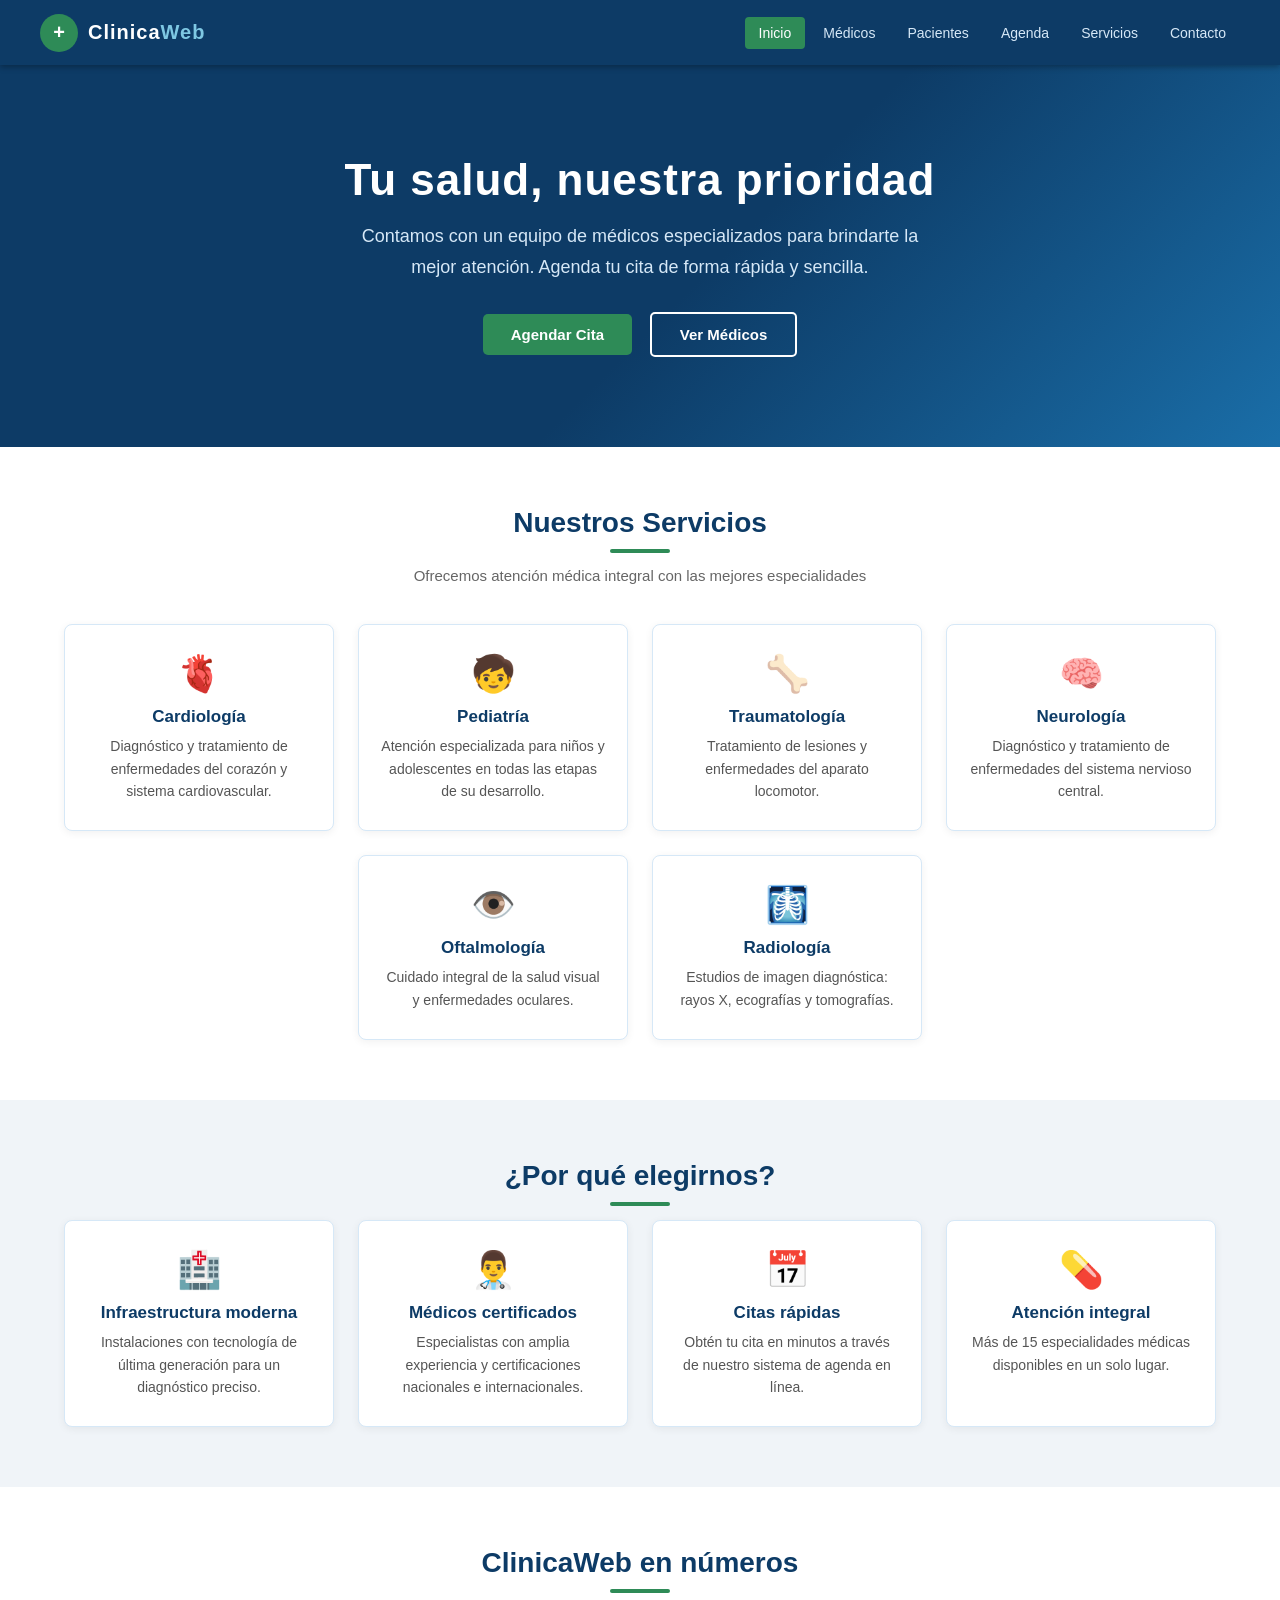
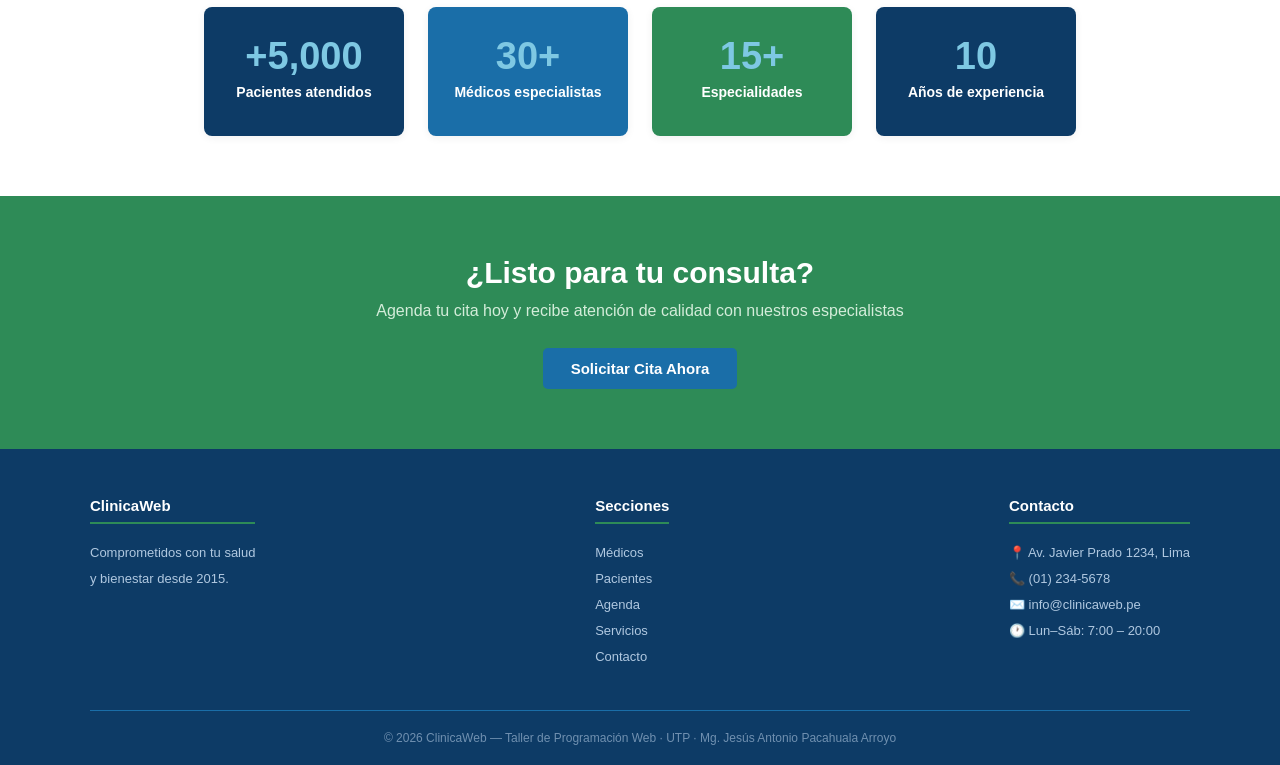
==== index.html @ d26b9a4e "A" ====
<!DOCTYPE html>
<html lang="es">
<head>
  <meta charset="UTF-8">
  <meta name="viewport" content="width=device-width, initial-scale=1.0">
  <title>ClinicaWeb — Inicio</title>
  <link rel="stylesheet" href="css/inicio.css">
</head>
<body>

  <header>
    <div class="logo">
      <div class="logo-icono">+</div>
      <span class="logo-texto">Clinica<span>Web</span></span>
    </div>
    <nav>
      <ul>
        <li><a href="index.html" class="activo">Inicio</a></li>
        <li><a href="medicos/index.html">Médicos</a></li>
        <li><a href="pacientes/registro.html">Pacientes</a></li>
        <li><a href="agenda/nueva-cita.html">Agenda</a></li>
        <li><a href="servicios/index.html">Servicios</a></li>
        <li><a href="contacto/index.html">Contacto</a></li>
      </ul>
    </nav>
  </header>

  <section class="hero">
    <h1>Tu salud, nuestra prioridad</h1>
    <p>Contamos con un equipo de médicos especializados para brindarte la mejor atención. Agenda tu cita de forma rápida y sencilla.</p>
    <a href="agenda/nueva-cita.html" class="btn btn-verde">Agendar Cita</a>
    &nbsp;&nbsp;
    <a href="medicos/index.html" class="btn btn-borde-blanco">Ver Médicos</a>
  </section>

  <section class="seccion">
    <h2>Nuestros Servicios</h2>
    <div class="linea"></div>
    <p class="subtitulo">Ofrecemos atención médica integral con las mejores especialidades</p>
    <div class="cards">
      <div class="card">
        <div class="card-icono">🫀</div>
        <h3>Cardiología</h3>
        <p>Diagnóstico y tratamiento de enfermedades del corazón y sistema cardiovascular.</p>
      </div>
      <div class="card">
        <div class="card-icono">🧒</div>
        <h3>Pediatría</h3>
        <p>Atención especializada para niños y adolescentes en todas las etapas de su desarrollo.</p>
      </div>
      <div class="card">
        <div class="card-icono">🦴</div>
        <h3>Traumatología</h3>
        <p>Tratamiento de lesiones y enfermedades del aparato locomotor.</p>
      </div>
      <div class="card">
        <div class="card-icono">🧠</div>
        <h3>Neurología</h3>
        <p>Diagnóstico y tratamiento de enfermedades del sistema nervioso central.</p>
      </div>
      <div class="card">
        <div class="card-icono">👁️</div>
        <h3>Oftalmología</h3>
        <p>Cuidado integral de la salud visual y enfermedades oculares.</p>
      </div>
      <div class="card">
        <div class="card-icono">🩻</div>
        <h3>Radiología</h3>
        <p>Estudios de imagen diagnóstica: rayos X, ecografías y tomografías.</p>
      </div>
    </div>
  </section>

  <section class="seccion-gris">
    <h2>¿Por qué elegirnos?</h2>
    <div class="linea"></div>
    <div class="cards">
      <div class="card">
        <div class="card-icono">🏥</div>
        <h3>Infraestructura moderna</h3>
        <p>Instalaciones con tecnología de última generación para un diagnóstico preciso.</p>
      </div>
      <div class="card">
        <div class="card-icono">👨‍⚕️</div>
        <h3>Médicos certificados</h3>
        <p>Especialistas con amplia experiencia y certificaciones nacionales e internacionales.</p>
      </div>
      <div class="card">
        <div class="card-icono">📅</div>
        <h3>Citas rápidas</h3>
        <p>Obtén tu cita en minutos a través de nuestro sistema de agenda en línea.</p>
      </div>
      <div class="card">
        <div class="card-icono">💊</div>
        <h3>Atención integral</h3>
        <p>Más de 15 especialidades médicas disponibles en un solo lugar.</p>
      </div>
    </div>
  </section>

  <section class="seccion">
    <h2>ClinicaWeb en números</h2>
    <div class="linea"></div>
    <div class="cards">
      <div class="card card-stat" style="background-color: #0D3B66;">
        <div class="numero">+5,000</div>
        <h3>Pacientes atendidos</h3>
      </div>
      <div class="card card-stat" style="background-color: #1A6EA8;">
        <div class="numero">30+</div>
        <h3>Médicos especialistas</h3>
      </div>
      <div class="card card-stat" style="background-color: #2E8B57;">
        <div class="numero">15+</div>
        <h3>Especialidades</h3>
      </div>
      <div class="card card-stat" style="background-color: #0D3B66;">
        <div class="numero">10</div>
        <h3>Años de experiencia</h3>
      </div>
    </div>
  </section>

  <section class="cta">
    <h2>¿Listo para tu consulta?</h2>
    <p>Agenda tu cita hoy y recibe atención de calidad con nuestros especialistas</p>
    <a href="agenda/nueva-cita.html" class="btn-azul">Solicitar Cita Ahora</a>
  </section>

  <footer>
    <div class="footer-grid">
      <div class="footer-col">
        <h4>ClinicaWeb</h4>
        <p>Comprometidos con tu salud<br>y bienestar desde 2015.</p>
      </div>
      <div class="footer-col">
        <h4>Secciones</h4>
        <ul>
          <li><a href="medicos/index.html">Médicos</a></li>
          <li><a href="pacientes/registro.html">Pacientes</a></li>
          <li><a href="agenda/nueva-cita.html">Agenda</a></li>
          <li><a href="servicios/index.html">Servicios</a></li>
          <li><a href="contacto/index.html">Contacto</a></li>
        </ul>
      </div>
      <div class="footer-col">
        <h4>Contacto</h4>
        <p>📍 Av. Javier Prado 1234, Lima<br>
           📞 (01) 234-5678<br>
           ✉️ info@clinicaweb.pe<br>
           🕐 Lun–Sáb: 7:00 – 20:00</p>
      </div>
    </div>
    <div class="footer-bottom">
      <p>&copy; 2026 ClinicaWeb — Taller de Programación Web · UTP · Mg. Jesús Antonio Pacahuala Arroyo</p>
    </div>
  </footer>

</body>
</html>
---- css/inicio.css ----
/* ============================================================
   inicio.css — Página de Inicio
   Autor: Adriano Joao Souza Reyna
   ClinicaWeb · Taller de Programación Web · UTP
   ============================================================ */

/* ── Reset ── */
* { margin: 0; padding: 0; box-sizing: border-box; }

body {
  font-family: Arial, Helvetica, sans-serif;
  font-size: 16px;
  color: #333333;
  background-color: #ffffff;
}

a { color: #1A6EA8; text-decoration: none; }
a:hover { text-decoration: underline; }
ul { list-style: none; }

/* ── Header ── */
header {
  background-color: #0D3B66;
  padding: 0 40px;
  height: 65px;
  display: flex;
  align-items: center;
  justify-content: space-between;
  position: sticky;
  top: 0;
  z-index: 100;
  box-shadow: 0 2px 6px rgba(0,0,0,0.3);
}

.logo { display: flex; align-items: center; gap: 10px; }

.logo-icono {
  width: 38px;
  height: 38px;
  background-color: #2E8B57;
  border-radius: 50%;
  display: flex;
  align-items: center;
  justify-content: center;
  font-size: 20px;
  font-weight: bold;
  color: #ffffff;
}

.logo-texto {
  color: #ffffff;
  font-size: 20px;
  font-weight: bold;
  letter-spacing: 1px;
}

.logo-texto span { color: #7EC8E3; }

nav ul { display: flex; gap: 4px; }

nav ul li a {
  color: #D6E8F7;
  font-size: 14px;
  padding: 8px 14px;
  border-radius: 4px;
  display: block;
}

nav ul li a:hover {
  background-color: #1A6EA8;
  color: #ffffff;
  text-decoration: none;
}

nav ul li a.activo {
  background-color: #2E8B57;
  color: #ffffff;
}

/* ── Hero ── */
.hero {
  background-color: #0D3B66;
  background-image: linear-gradient(135deg, #0D3B66 55%, #1A6EA8 100%);
  color: #ffffff;
  text-align: center;
  padding: 90px 40px;
}

.hero h1 {
  font-size: 44px;
  margin-bottom: 16px;
  letter-spacing: 1px;
}

.hero p {
  font-size: 18px;
  color: #D6E8F7;
  max-width: 580px;
  margin: 0 auto 30px auto;
  line-height: 1.7;
}

/* ── Botones ── */
.btn {
  display: inline-block;
  padding: 12px 28px;
  border-radius: 5px;
  font-size: 15px;
  font-weight: bold;
  border: none;
  cursor: pointer;
}

.btn-verde {
  background-color: #2E8B57;
  color: #ffffff;
}

.btn-verde:hover {
  background-color: #246b44;
  color: #ffffff;
  text-decoration: none;
}

.btn-borde-blanco {
  background-color: transparent;
  color: #ffffff;
  border: 2px solid #ffffff;
}

.btn-borde-blanco:hover {
  background-color: #ffffff;
  color: #0D3B66;
  text-decoration: none;
}

/* ── Secciones ── */
.seccion {
  padding: 60px 40px;
  text-align: center;
}

.seccion-gris {
  padding: 60px 40px;
  background-color: #f0f4f8;
  text-align: center;
}

.seccion h2, .seccion-gris h2 {
  font-size: 28px;
  color: #0D3B66;
  margin-bottom: 10px;
}

.linea {
  width: 60px;
  height: 4px;
  background-color: #2E8B57;
  margin: 10px auto 14px auto;
  border-radius: 2px;
}

.subtitulo {
  color: #666666;
  font-size: 15px;
  margin-bottom: 40px;
}

/* ── Cards de servicios ── */
.cards {
  display: flex;
  flex-wrap: wrap;
  gap: 24px;
  justify-content: center;
  margin-top: 10px;
}

.card {
  background-color: #ffffff;
  border: 1px solid #D6E8F7;
  border-radius: 8px;
  padding: 28px 22px;
  width: 270px;
  box-shadow: 0 2px 8px rgba(0,0,0,0.06);
}

.card:hover { box-shadow: 0 4px 16px rgba(13,59,102,0.12); }

.card-icono { font-size: 36px; margin-bottom: 12px; }

.card h3 {
  font-size: 17px;
  color: #0D3B66;
  margin-bottom: 8px;
}

.card p {
  font-size: 14px;
  color: #555555;
  line-height: 1.6;
}

/* ── Cards de estadísticas ── */
.card-stat {
  border-radius: 8px;
  padding: 28px 22px;
  width: 200px;
  text-align: center;
  border: none;
}

.card-stat .numero {
  font-size: 38px;
  font-weight: bold;
  color: #7EC8E3;
  margin-bottom: 6px;
}

.card-stat h3 { color: #ffffff; font-size: 14px; }

/* ── CTA ── */
.cta {
  background-color: #2E8B57;
  color: #ffffff;
  text-align: center;
  padding: 60px 40px;
}

.cta h2 { font-size: 30px; margin-bottom: 12px; }
.cta p { font-size: 16px; color: #d4edda; margin-bottom: 28px; }

.btn-azul {
  background-color: #1A6EA8;
  color: #ffffff;
  display: inline-block;
  padding: 12px 28px;
  border-radius: 5px;
  font-size: 15px;
  font-weight: bold;
  border: none;
}

.btn-azul:hover {
  background-color: #145680;
  color: #ffffff;
  text-decoration: none;
}

/* ── Footer ── */
footer {
  background-color: #0D3B66;
  color: #D6E8F7;
  padding: 48px 40px 20px 40px;
}

.footer-grid {
  display: flex;
  gap: 40px;
  flex-wrap: wrap;
  justify-content: space-between;
  max-width: 1100px;
  margin: 0 auto 40px auto;
}

.footer-col h4 {
  color: #ffffff;
  font-size: 15px;
  margin-bottom: 16px;
  padding-bottom: 8px;
  border-bottom: 2px solid #2E8B57;
}

.footer-col p, .footer-col li { font-size: 13px; color: #b0c8e0; line-height: 2; }
.footer-col a { color: #b0c8e0; font-size: 13px; }
.footer-col a:hover { color: #ffffff; }

.footer-bottom {
  text-align: center;
  font-size: 12px;
  color: #7090b0;
  padding-top: 20px;
  border-top: 1px solid #1A6EA8;
  max-width: 1100px;
  margin: 0 auto;
}

/* ── Responsive ── */
@media (max-width: 768px) {
  header { flex-direction: column; height: auto; padding: 14px 20px; gap: 10px; }
  nav ul { flex-wrap: wrap; justify-content: center; }
  .hero h1 { font-size: 28px; }
  .hero p { font-size: 15px; }
  .seccion, .seccion-gris { padding: 40px 20px; }
  .card, .card-stat { width: 100%; max-width: 320px; }
  .footer-grid { flex-direction: column; gap: 28px; }
}
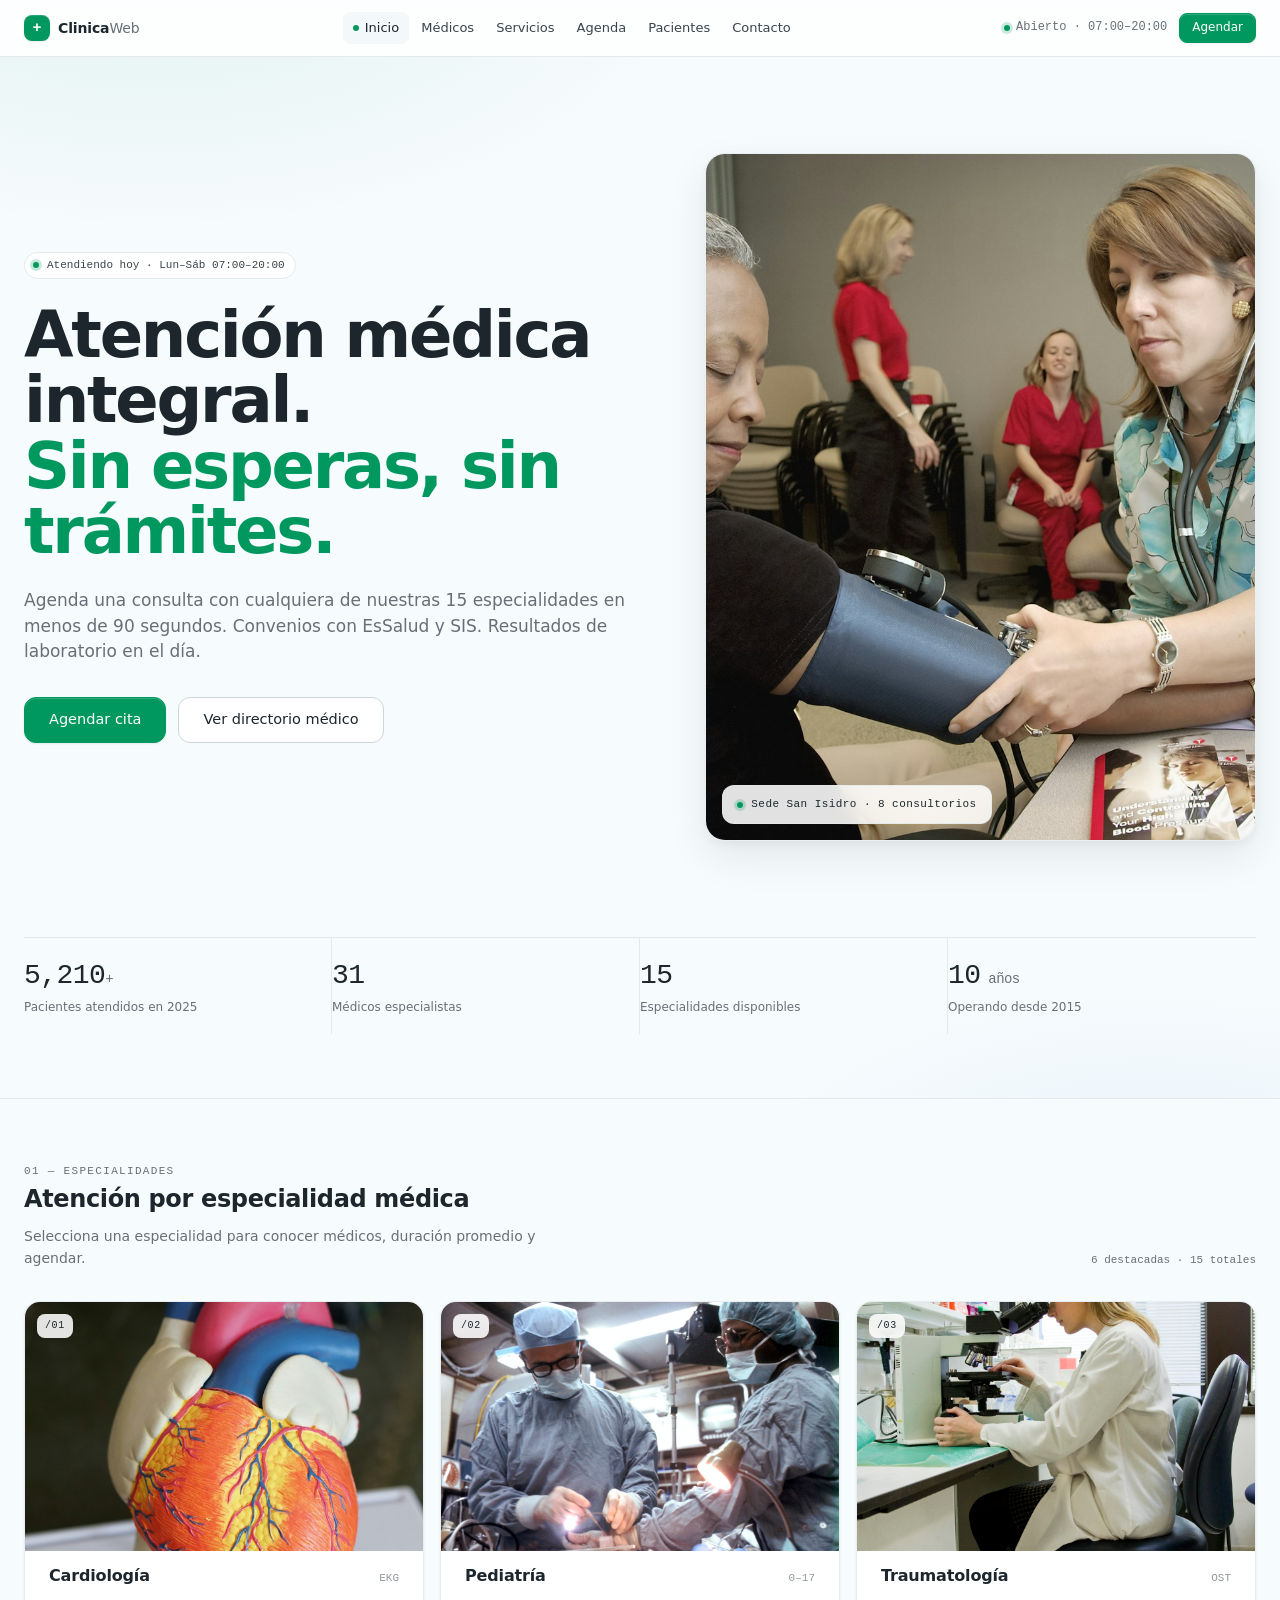
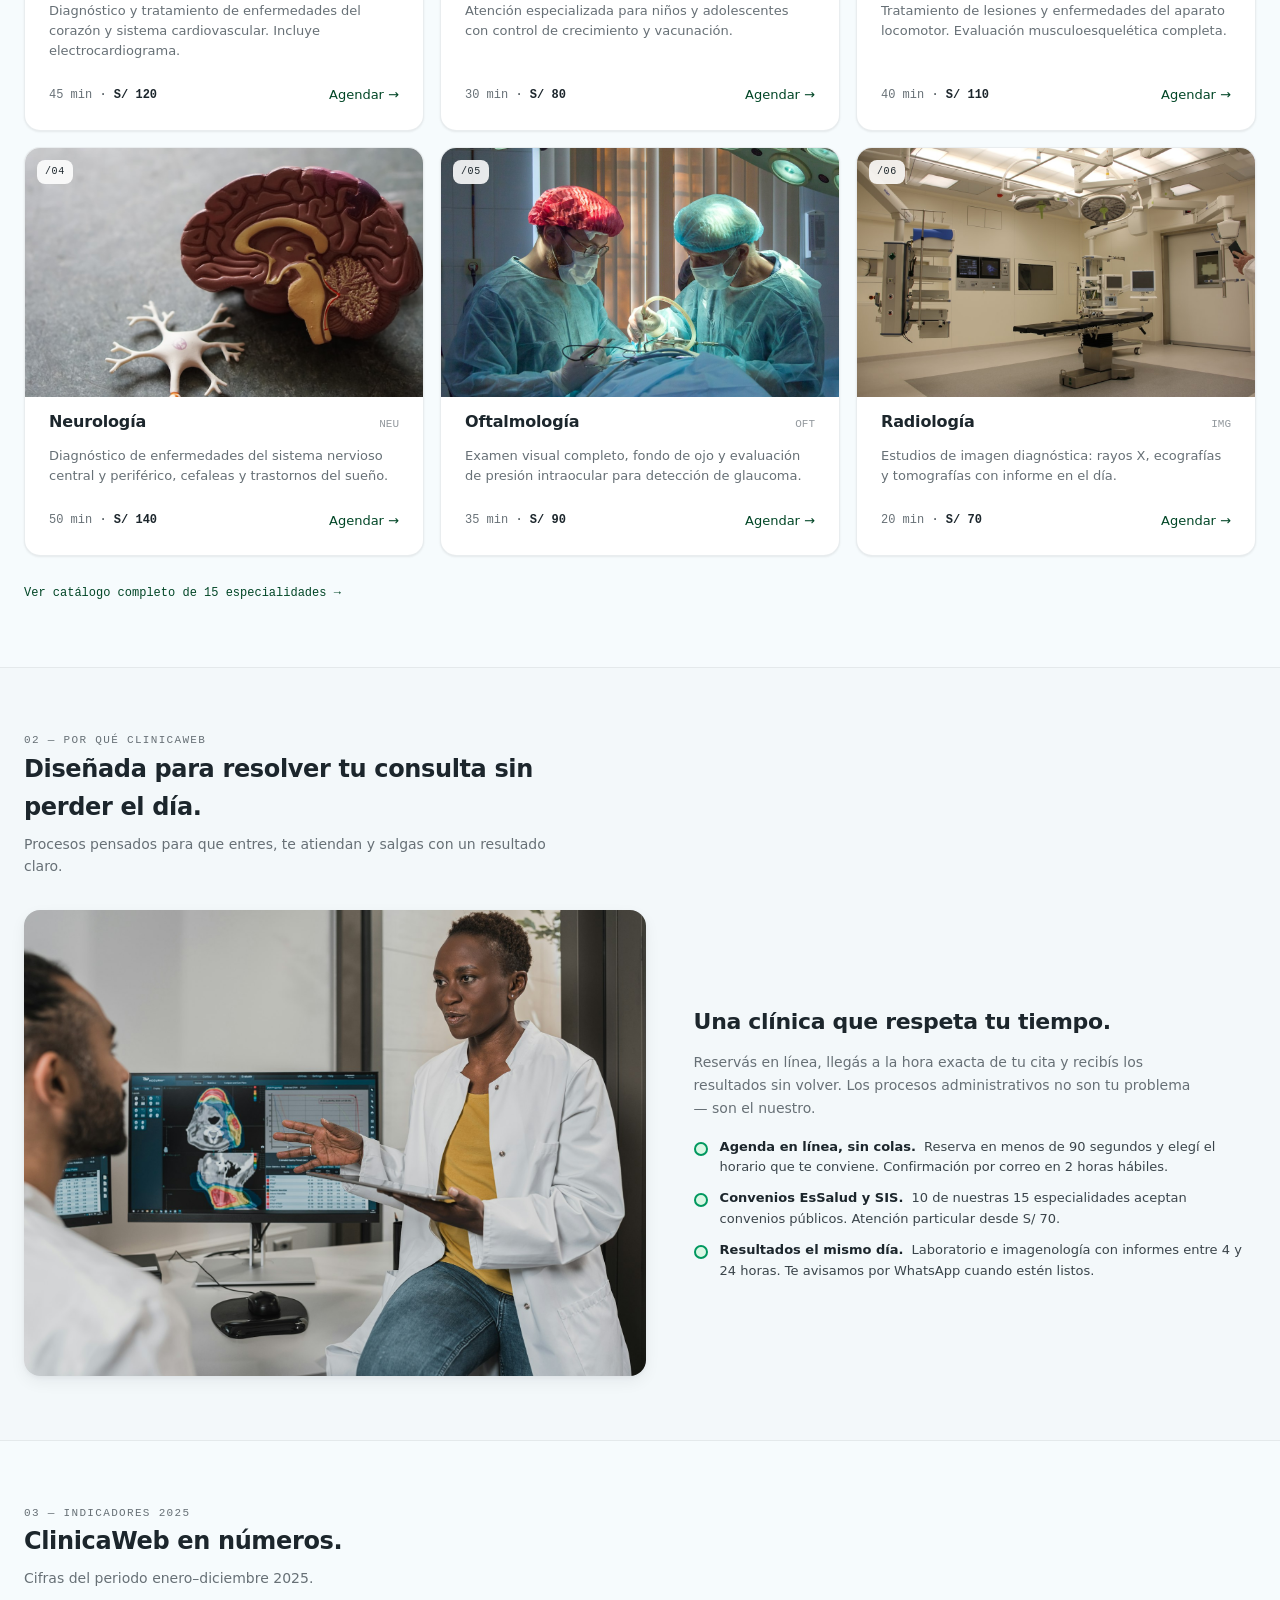
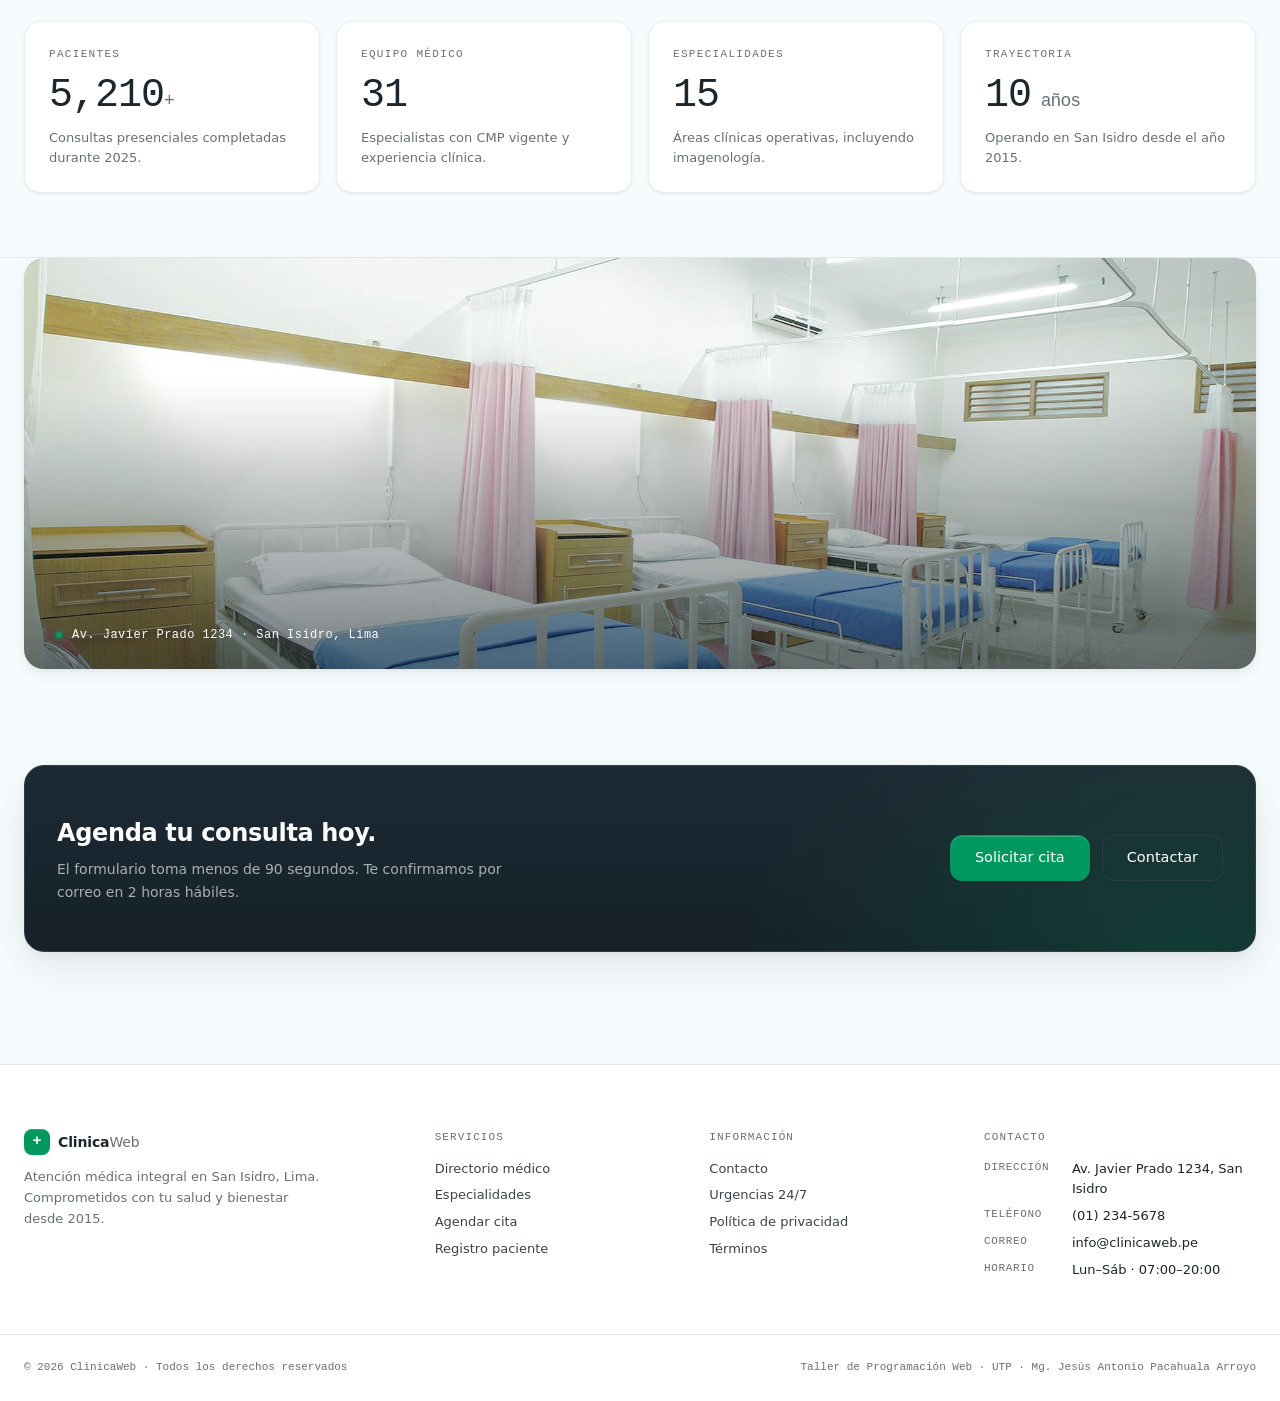
==== commit c07b6d88: "Refactor code structure for improved readability and maintainability" ====
--- a/index.html
+++ b/index.html
@@ -3,156 +3,337 @@
 <head>
   <meta charset="UTF-8">
   <meta name="viewport" content="width=device-width, initial-scale=1.0">
-  <title>ClinicaWeb — Inicio</title>
-  <link rel="stylesheet" href="css/inicio.css">
+  <meta name="description" content="ClinicaWeb — atención médica integral con 15+ especialidades. Agenda en línea, médicos certificados, convenios EsSalud y SIS.">
+  <title>ClinicaWeb — Atención médica integral</title>
+  <link rel="stylesheet" href="css/tokens.css">
 </head>
 <body>
 
-  <header>
-    <div class="logo">
-      <div class="logo-icono">+</div>
-      <span class="logo-texto">Clinica<span>Web</span></span>
-    </div>
-    <nav>
-      <ul>
-        <li><a href="index.html" class="activo">Inicio</a></li>
-        <li><a href="medicos/index.html">Médicos</a></li>
-        <li><a href="pacientes/registro.html">Pacientes</a></li>
-        <li><a href="agenda/nueva-cita.html">Agenda</a></li>
-        <li><a href="servicios/index.html">Servicios</a></li>
-        <li><a href="contacto/index.html">Contacto</a></li>
-      </ul>
-    </nav>
-  </header>
-
-  <section class="hero">
-    <h1>Tu salud, nuestra prioridad</h1>
-    <p>Contamos con un equipo de médicos especializados para brindarte la mejor atención. Agenda tu cita de forma rápida y sencilla.</p>
-    <a href="agenda/nueva-cita.html" class="btn btn-verde">Agendar Cita</a>
-    &nbsp;&nbsp;
-    <a href="medicos/index.html" class="btn btn-borde-blanco">Ver Médicos</a>
-  </section>
-
-  <section class="seccion">
-    <h2>Nuestros Servicios</h2>
-    <div class="linea"></div>
-    <p class="subtitulo">Ofrecemos atención médica integral con las mejores especialidades</p>
-    <div class="cards">
-      <div class="card">
-        <div class="card-icono">🫀</div>
-        <h3>Cardiología</h3>
-        <p>Diagnóstico y tratamiento de enfermedades del corazón y sistema cardiovascular.</p>
-      </div>
-      <div class="card">
-        <div class="card-icono">🧒</div>
-        <h3>Pediatría</h3>
-        <p>Atención especializada para niños y adolescentes en todas las etapas de su desarrollo.</p>
-      </div>
-      <div class="card">
-        <div class="card-icono">🦴</div>
-        <h3>Traumatología</h3>
-        <p>Tratamiento de lesiones y enfermedades del aparato locomotor.</p>
-      </div>
-      <div class="card">
-        <div class="card-icono">🧠</div>
-        <h3>Neurología</h3>
-        <p>Diagnóstico y tratamiento de enfermedades del sistema nervioso central.</p>
-      </div>
-      <div class="card">
-        <div class="card-icono">👁️</div>
-        <h3>Oftalmología</h3>
-        <p>Cuidado integral de la salud visual y enfermedades oculares.</p>
-      </div>
-      <div class="card">
-        <div class="card-icono">🩻</div>
-        <h3>Radiología</h3>
-        <p>Estudios de imagen diagnóstica: rayos X, ecografías y tomografías.</p>
-      </div>
-    </div>
-  </section>
-
-  <section class="seccion-gris">
-    <h2>¿Por qué elegirnos?</h2>
-    <div class="linea"></div>
-    <div class="cards">
-      <div class="card">
-        <div class="card-icono">🏥</div>
-        <h3>Infraestructura moderna</h3>
-        <p>Instalaciones con tecnología de última generación para un diagnóstico preciso.</p>
-      </div>
-      <div class="card">
-        <div class="card-icono">👨‍⚕️</div>
-        <h3>Médicos certificados</h3>
-        <p>Especialistas con amplia experiencia y certificaciones nacionales e internacionales.</p>
-      </div>
-      <div class="card">
-        <div class="card-icono">📅</div>
-        <h3>Citas rápidas</h3>
-        <p>Obtén tu cita en minutos a través de nuestro sistema de agenda en línea.</p>
-      </div>
-      <div class="card">
-        <div class="card-icono">💊</div>
-        <h3>Atención integral</h3>
-        <p>Más de 15 especialidades médicas disponibles en un solo lugar.</p>
-      </div>
-    </div>
-  </section>
-
-  <section class="seccion">
-    <h2>ClinicaWeb en números</h2>
-    <div class="linea"></div>
-    <div class="cards">
-      <div class="card card-stat" style="background-color: #0D3B66;">
-        <div class="numero">+5,000</div>
-        <h3>Pacientes atendidos</h3>
-      </div>
-      <div class="card card-stat" style="background-color: #1A6EA8;">
-        <div class="numero">30+</div>
-        <h3>Médicos especialistas</h3>
-      </div>
-      <div class="card card-stat" style="background-color: #2E8B57;">
-        <div class="numero">15+</div>
-        <h3>Especialidades</h3>
-      </div>
-      <div class="card card-stat" style="background-color: #0D3B66;">
-        <div class="numero">10</div>
-        <h3>Años de experiencia</h3>
-      </div>
-    </div>
-  </section>
-
-  <section class="cta">
-    <h2>¿Listo para tu consulta?</h2>
-    <p>Agenda tu cita hoy y recibe atención de calidad con nuestros especialistas</p>
-    <a href="agenda/nueva-cita.html" class="btn-azul">Solicitar Cita Ahora</a>
-  </section>
-
-  <footer>
-    <div class="footer-grid">
-      <div class="footer-col">
-        <h4>ClinicaWeb</h4>
-        <p>Comprometidos con tu salud<br>y bienestar desde 2015.</p>
-      </div>
-      <div class="footer-col">
-        <h4>Secciones</h4>
+  <header class="site-header">
+    <div class="site-header__inner">
+      <a href="index.html" class="brand" aria-label="ClinicaWeb — Inicio">
+        <span class="brand__mark" aria-hidden="true">+</span>
+        <span class="brand__name">Clinica<em>Web</em></span>
+      </a>
+      <nav class="site-nav" aria-label="Principal">
         <ul>
+          <li><a href="index.html" aria-current="page">Inicio</a></li>
           <li><a href="medicos/index.html">Médicos</a></li>
+          <li><a href="servicios/index.html">Servicios</a></li>
+          <li><a href="agenda/nueva-cita.html">Agenda</a></li>
           <li><a href="pacientes/registro.html">Pacientes</a></li>
-          <li><a href="agenda/nueva-cita.html">Agenda</a></li>
-          <li><a href="servicios/index.html">Servicios</a></li>
           <li><a href="contacto/index.html">Contacto</a></li>
         </ul>
-      </div>
-      <div class="footer-col">
+      </nav>
+      <div class="site-header__right">
+        <span class="site-header__status" aria-label="Estado de atención">
+          <span class="dot" aria-hidden="true"></span>
+          Abierto · 07:00–20:00
+        </span>
+        <a href="agenda/nueva-cita.html" class="btn btn--primary btn--sm">Agendar</a>
+      </div>
+    </div>
+  </header>
+
+  <main>
+
+    <!-- HERO -->
+    <section class="hero" aria-labelledby="hero-title">
+      <div class="hero__inner">
+        <div class="hero__copy">
+          <span class="hero__status">
+            <span class="dot" aria-hidden="true"></span>
+            Atendiendo hoy · Lun–Sáb 07:00–20:00
+          </span>
+          <h1 id="hero-title">
+            Atención médica integral.<br>
+            <em>Sin esperas, sin trámites.</em>
+          </h1>
+          <p class="hero__lead">
+            Agenda una consulta con cualquiera de nuestras 15 especialidades en menos de 90 segundos.
+            Convenios con EsSalud y SIS. Resultados de laboratorio en el día.
+          </p>
+          <div class="hero__actions">
+            <a href="agenda/nueva-cita.html" class="btn btn--primary btn--lg">Agendar cita</a>
+            <a href="medicos/index.html" class="btn btn--secondary btn--lg">Ver directorio médico</a>
+          </div>
+        </div>
+
+        <figure class="hero__media" aria-label="Imagen referencial — sala de consulta">
+          <img
+            src="assets/img/hero-consultorio.jpg"
+            alt="Pasillo luminoso de la clínica con consultorios a ambos lados"
+            loading="eager">
+          <figcaption class="hero__media-tag">
+            <span class="dot" aria-hidden="true"></span>
+            Sede San Isidro · 8 consultorios
+          </figcaption>
+        </figure>
+
+        <div class="hero__bench" role="list" aria-label="Indicadores ClinicaWeb">
+          <div class="hero__bench-cell" role="listitem">
+            <div class="hero__bench-num">5,210<span style="color:var(--muted);font-size:14px;">+</span></div>
+            <div class="hero__bench-label">Pacientes atendidos en 2025</div>
+          </div>
+          <div class="hero__bench-cell" role="listitem">
+            <div class="hero__bench-num">31</div>
+            <div class="hero__bench-label">Médicos especialistas</div>
+          </div>
+          <div class="hero__bench-cell" role="listitem">
+            <div class="hero__bench-num">15</div>
+            <div class="hero__bench-label">Especialidades disponibles</div>
+          </div>
+          <div class="hero__bench-cell" role="listitem">
+            <div class="hero__bench-num">10<span style="color:var(--muted);font-size:14px;"> años</span></div>
+            <div class="hero__bench-label">Operando desde 2015</div>
+          </div>
+        </div>
+      </div>
+    </section>
+
+    <!-- ESPECIALIDADES -->
+    <section class="section" aria-labelledby="esp-title">
+      <div class="section__head">
+        <div>
+          <div class="kicker">01 — Especialidades</div>
+          <h2 id="esp-title">Atención por especialidad médica</h2>
+          <p class="section__lead">Selecciona una especialidad para conocer médicos, duración promedio y agendar.</p>
+        </div>
+        <div class="section__meta">6 destacadas · 15 totales</div>
+      </div>
+
+      <div class="grid grid--3 grid--bordered">
+        <article class="tile">
+          <div class="tile__media">
+            <img src="assets/img/cardiologia.jpg"
+                 alt="Monitor cardíaco mostrando un electrocardiograma" loading="lazy">
+            <span class="tile__media-badge">/01</span>
+          </div>
+          <div class="tile__head">
+            <h3>Cardiología</h3>
+            <span class="tile__num">EKG</span>
+          </div>
+          <p>Diagnóstico y tratamiento de enfermedades del corazón y sistema cardiovascular. Incluye electrocardiograma.</p>
+          <div class="tile__foot">
+            <span><span style="color:var(--muted)">45 min</span> · <span class="tile__price">S/ 120</span></span>
+            <a href="agenda/nueva-cita.html" class="tile__cta">Agendar</a>
+          </div>
+        </article>
+        <article class="tile">
+          <div class="tile__media">
+            <img src="assets/img/pediatria.jpg"
+                 alt="Sala de espera de pediatría iluminada con luz natural" loading="lazy">
+            <span class="tile__media-badge">/02</span>
+          </div>
+          <div class="tile__head">
+            <h3>Pediatría</h3>
+            <span class="tile__num">0–17</span>
+          </div>
+          <p>Atención especializada para niños y adolescentes con control de crecimiento y vacunación.</p>
+          <div class="tile__foot">
+            <span><span style="color:var(--muted)">30 min</span> · <span class="tile__price">S/ 80</span></span>
+            <a href="agenda/nueva-cita.html" class="tile__cta">Agendar</a>
+          </div>
+        </article>
+        <article class="tile">
+          <div class="tile__media">
+            <img src="assets/img/traumatologia.jpg"
+                 alt="Examen de imagen óseo en una sala de traumatología" loading="lazy">
+            <span class="tile__media-badge">/03</span>
+          </div>
+          <div class="tile__head">
+            <h3>Traumatología</h3>
+            <span class="tile__num">OST</span>
+          </div>
+          <p>Tratamiento de lesiones y enfermedades del aparato locomotor. Evaluación musculoesquelética completa.</p>
+          <div class="tile__foot">
+            <span><span style="color:var(--muted)">40 min</span> · <span class="tile__price">S/ 110</span></span>
+            <a href="agenda/nueva-cita.html" class="tile__cta">Agendar</a>
+          </div>
+        </article>
+        <article class="tile">
+          <div class="tile__media">
+            <img src="assets/img/neurologia.jpg"
+                 alt="Tomografía cerebral en monitor médico" loading="lazy">
+            <span class="tile__media-badge">/04</span>
+          </div>
+          <div class="tile__head">
+            <h3>Neurología</h3>
+            <span class="tile__num">NEU</span>
+          </div>
+          <p>Diagnóstico de enfermedades del sistema nervioso central y periférico, cefaleas y trastornos del sueño.</p>
+          <div class="tile__foot">
+            <span><span style="color:var(--muted)">50 min</span> · <span class="tile__price">S/ 140</span></span>
+            <a href="agenda/nueva-cita.html" class="tile__cta">Agendar</a>
+          </div>
+        </article>
+        <article class="tile">
+          <div class="tile__media">
+            <img src="assets/img/oftalmologia.jpg"
+                 alt="Equipo de revisión visual en consultorio oftalmológico" loading="lazy">
+            <span class="tile__media-badge">/05</span>
+          </div>
+          <div class="tile__head">
+            <h3>Oftalmología</h3>
+            <span class="tile__num">OFT</span>
+          </div>
+          <p>Examen visual completo, fondo de ojo y evaluación de presión intraocular para detección de glaucoma.</p>
+          <div class="tile__foot">
+            <span><span style="color:var(--muted)">35 min</span> · <span class="tile__price">S/ 90</span></span>
+            <a href="agenda/nueva-cita.html" class="tile__cta">Agendar</a>
+          </div>
+        </article>
+        <article class="tile">
+          <div class="tile__media">
+            <img src="assets/img/medicina-general.jpg"
+                 alt="Sala de imagenología con equipo de rayos X" loading="lazy">
+            <span class="tile__media-badge">/06</span>
+          </div>
+          <div class="tile__head">
+            <h3>Radiología</h3>
+            <span class="tile__num">IMG</span>
+          </div>
+          <p>Estudios de imagen diagnóstica: rayos X, ecografías y tomografías con informe en el día.</p>
+          <div class="tile__foot">
+            <span><span style="color:var(--muted)">20 min</span> · <span class="tile__price">S/ 70</span></span>
+            <a href="agenda/nueva-cita.html" class="tile__cta">Agendar</a>
+          </div>
+        </article>
+      </div>
+
+      <div style="max-width:var(--container-wide);margin:var(--s-5) auto 0;padding:0 var(--s-5);">
+        <a href="servicios/index.html" class="action-link">Ver catálogo completo de 15 especialidades</a>
+      </div>
+    </section>
+
+    <!-- POR QUÉ -->
+    <section class="section section--alt" aria-labelledby="razones-title">
+      <div class="section__head">
+        <div>
+          <div class="kicker">02 — Por qué ClinicaWeb</div>
+          <h2 id="razones-title">Diseñada para resolver tu consulta sin perder el día.</h2>
+          <p class="section__lead">Procesos pensados para que entres, te atiendan y salgas con un resultado claro.</p>
+        </div>
+      </div>
+
+      <div class="feature-row feature-row--reverse">
+        <div class="feature-row__copy">
+          <h3>Una clínica que respeta tu tiempo.</h3>
+          <p>Reservás en línea, llegás a la hora exacta de tu cita y recibís los resultados sin volver. Los procesos administrativos no son tu problema — son el nuestro.</p>
+          <ul class="feature-row__list">
+            <li><strong>Agenda en línea, sin colas.</strong> Reserva en menos de 90 segundos y elegí el horario que te conviene. Confirmación por correo en 2 horas hábiles.</li>
+            <li><strong>Convenios EsSalud y SIS.</strong> 10 de nuestras 15 especialidades aceptan convenios públicos. Atención particular desde S/ 70.</li>
+            <li><strong>Resultados el mismo día.</strong> Laboratorio e imagenología con informes entre 4 y 24 horas. Te avisamos por WhatsApp cuando estén listos.</li>
+          </ul>
+        </div>
+        <figure class="feature-row__media" aria-label="Recepción de la clínica">
+          <img src="assets/img/recepcion.jpg"
+               alt="Recepción de la clínica con personal atendiendo a un paciente" loading="lazy">
+        </figure>
+      </div>
+    </section>
+
+    <!-- INDICADORES -->
+    <section class="section" aria-labelledby="metric-title">
+      <div class="section__head">
+        <div>
+          <div class="kicker">03 — Indicadores 2025</div>
+          <h2 id="metric-title">ClinicaWeb en números.</h2>
+          <p class="section__lead">Cifras del periodo enero–diciembre 2025.</p>
+        </div>
+      </div>
+
+      <div class="grid grid--4 grid--bordered">
+        <article class="tile tile--stat">
+          <div class="kicker">Pacientes</div>
+          <div class="tile__num--big">5,210<span style="color:var(--muted);font-size:18px;">+</span></div>
+          <p>Consultas presenciales completadas durante 2025.</p>
+        </article>
+        <article class="tile tile--stat">
+          <div class="kicker">Equipo médico</div>
+          <div class="tile__num--big">31</div>
+          <p>Especialistas con CMP vigente y experiencia clínica.</p>
+        </article>
+        <article class="tile tile--stat">
+          <div class="kicker">Especialidades</div>
+          <div class="tile__num--big">15</div>
+          <p>Áreas clínicas operativas, incluyendo imagenología.</p>
+        </article>
+        <article class="tile tile--stat">
+          <div class="kicker">Trayectoria</div>
+          <div class="tile__num--big">10<span style="color:var(--muted);font-size:18px;"> años</span></div>
+          <p>Operando en San Isidro desde el año 2015.</p>
+        </article>
+      </div>
+    </section>
+
+    <!-- BANNER MEDIA -->
+    <div class="banner-media" aria-hidden="true">
+      <div class="banner-media__inner">
+        <img src="assets/img/edificio.jpg"
+             alt="Vista del exterior de la clínica en San Isidro">
+        <div class="banner-media__overlay"></div>
+        <div class="banner-media__caption">
+          <span class="dot" aria-hidden="true"></span>
+          Av. Javier Prado 1234 · San Isidro, Lima
+        </div>
+      </div>
+    </div>
+
+    <!-- CTA -->
+    <section class="cta-strip" aria-labelledby="cta-title">
+      <div class="cta-strip__inner">
+        <div>
+          <h2 id="cta-title">Agenda tu consulta hoy.</h2>
+          <p>El formulario toma menos de 90 segundos. Te confirmamos por correo en 2 horas hábiles.</p>
+        </div>
+        <div style="display:flex;gap:12px;flex-wrap:wrap;">
+          <a href="agenda/nueva-cita.html" class="btn btn--primary btn--lg">Solicitar cita</a>
+          <a href="contacto/index.html" class="btn btn--secondary btn--lg">Contactar</a>
+        </div>
+      </div>
+    </section>
+
+  </main>
+
+  <footer class="site-footer">
+    <div class="site-footer__grid">
+      <div class="site-footer__brand">
+        <a href="index.html" class="brand">
+          <span class="brand__mark" aria-hidden="true">+</span>
+          <span class="brand__name">Clinica<em>Web</em></span>
+        </a>
+        <p>Atención médica integral en San Isidro, Lima. Comprometidos con tu salud y bienestar desde 2015.</p>
+      </div>
+      <div class="site-footer__col">
+        <h4>Servicios</h4>
+        <ul>
+          <li><a href="medicos/index.html">Directorio médico</a></li>
+          <li><a href="servicios/index.html">Especialidades</a></li>
+          <li><a href="agenda/nueva-cita.html">Agendar cita</a></li>
+          <li><a href="pacientes/registro.html">Registro paciente</a></li>
+        </ul>
+      </div>
+      <div class="site-footer__col">
+        <h4>Información</h4>
+        <ul>
+          <li><a href="contacto/index.html">Contacto</a></li>
+          <li><a href="contacto/index.html">Urgencias 24/7</a></li>
+          <li><a href="#">Política de privacidad</a></li>
+          <li><a href="#">Términos</a></li>
+        </ul>
+      </div>
+      <div class="site-footer__col site-footer__contact">
         <h4>Contacto</h4>
-        <p>📍 Av. Javier Prado 1234, Lima<br>
-           📞 (01) 234-5678<br>
-           ✉️ info@clinicaweb.pe<br>
-           🕐 Lun–Sáb: 7:00 – 20:00</p>
+        <div class="row"><span class="lab">Dirección</span><span class="val">Av. Javier Prado 1234, San Isidro</span></div>
+        <div class="row"><span class="lab">Teléfono</span><span class="val">(01) 234-5678</span></div>
+        <div class="row"><span class="lab">Correo</span><span class="val">info@clinicaweb.pe</span></div>
+        <div class="row"><span class="lab">Horario</span><span class="val">Lun–Sáb · 07:00–20:00</span></div>
       </div>
     </div>
-    <div class="footer-bottom">
-      <p>&copy; 2026 ClinicaWeb — Taller de Programación Web · UTP · Mg. Jesús Antonio Pacahuala Arroyo</p>
+    <div class="site-footer__bottom">
+      <span>© 2026 ClinicaWeb · Todos los derechos reservados</span>
+      <span>Taller de Programación Web · UTP · Mg. Jesús Antonio Pacahuala Arroyo</span>
     </div>
   </footer>
 
--- a/css/tokens.css
+++ b/css/tokens.css
@@ -0,0 +1,1275 @@
+/* ============================================================
+   ClinicaWeb — Design System (tech-utility / clinical)
+   Single source of truth — all pages import this file first.
+   Direction: tech-utility, accent verde clínico + azul info
+   ============================================================ */
+
+/* ── Reset ── */
+*,
+*::before,
+*::after { box-sizing: border-box; }
+
+* { margin: 0; padding: 0; }
+
+html { -webkit-text-size-adjust: 100%; }
+
+body {
+  font-family: var(--font-sans);
+  font-size: 14.5px;
+  line-height: 1.6;
+  color: var(--fg);
+  background-color: var(--bg);
+  font-feature-settings: "ss01", "cv11";
+  -webkit-font-smoothing: antialiased;
+  text-rendering: optimizeLegibility;
+}
+
+img, svg { display: block; max-width: 100%; }
+ul, ol { list-style: none; }
+a { color: var(--info); text-decoration: none; }
+a:hover { text-decoration: underline; text-underline-offset: 2px; }
+button, input, select, textarea { font: inherit; color: inherit; }
+
+/* ── Tokens ── */
+:root {
+  /* Color — softened, slight warm-cool blend */
+  --bg:           oklch(98.6% 0.006 220);
+  --surface:      oklch(100% 0 0);
+  --surface-2:    oklch(97.5% 0.006 220);
+  --surface-3:    oklch(95.5% 0.008 220);
+  --fg:           oklch(26% 0.018 235);
+  --fg-soft:      oklch(38% 0.016 235);
+  --muted:        oklch(54% 0.015 235);
+  --muted-soft:   oklch(68% 0.01 235);
+  --border:       oklch(93% 0.006 220);
+  --border-strong:oklch(87% 0.008 220);
+
+  --accent:       oklch(60% 0.14 158);  /* verde clínico, un toque más suave */
+  --accent-soft:  oklch(95% 0.04 158);
+  --accent-strong:oklch(50% 0.14 158);
+  --accent-ink:   oklch(34% 0.09 158);
+
+  --info:         oklch(58% 0.14 248);  /* azul info, menos saturado */
+  --info-soft:    oklch(95% 0.035 248);
+  --info-ink:     oklch(36% 0.1 248);
+
+  --warn:         oklch(74% 0.13 75);
+  --warn-soft:    oklch(96% 0.045 75);
+  --warn-ink:     oklch(44% 0.1 65);
+
+  --danger:       oklch(60% 0.18 25);
+  --danger-soft:  oklch(96% 0.035 25);
+  --danger-ink:   oklch(42% 0.15 25);
+
+  /* Type */
+  --font-sans: -apple-system, BlinkMacSystemFont, 'Inter', 'Segoe UI', Roboto, system-ui, sans-serif;
+  --font-mono: 'JetBrains Mono', 'IBM Plex Mono', ui-monospace, 'SFMono-Regular', Menlo, Consolas, monospace;
+
+  /* Spacing */
+  --s-1: 4px;  --s-2: 8px;  --s-3: 12px;
+  --s-4: 16px; --s-5: 24px; --s-6: 32px;
+  --s-7: 48px; --s-8: 64px; --s-9: 96px;
+
+  /* Radii — softer */
+  --r-1: 4px; --r-2: 8px; --r-3: 12px; --r-4: 16px; --r-5: 20px;
+
+  /* Layout */
+  --container:        1200px;
+  --container-narrow: 760px;
+  --container-wide:   1320px;
+
+  /* Borders */
+  --hairline: 1px solid var(--border);
+
+  /* Shadows — soft, layered */
+  --shadow-1: 0 1px 2px oklch(20% 0.02 235 / 0.04),
+              0 1px 3px oklch(20% 0.02 235 / 0.04);
+  --shadow-2: 0 2px 4px oklch(20% 0.02 235 / 0.04),
+              0 6px 16px oklch(20% 0.02 235 / 0.06);
+  --shadow-3: 0 4px 8px oklch(20% 0.02 235 / 0.04),
+              0 16px 40px oklch(20% 0.02 235 / 0.08);
+  --shadow-glow-accent: 0 8px 24px oklch(50% 0.14 158 / 0.18);
+}
+
+/* ── Type utility ── */
+.mono { font-family: var(--font-mono); }
+.num  { font-variant-numeric: tabular-nums; font-feature-settings: "tnum"; }
+.kicker {
+  font-family: var(--font-mono);
+  font-size: 11px;
+  text-transform: uppercase;
+  letter-spacing: 0.12em;
+  color: var(--muted);
+  font-weight: 500;
+}
+
+/* ── Container ── */
+.container       { max-width: var(--container);        margin: 0 auto; padding: 0 var(--s-5); }
+.container-narrow{ max-width: var(--container-narrow); margin: 0 auto; padding: 0 var(--s-5); }
+.container-wide  { max-width: var(--container-wide);   margin: 0 auto; padding: 0 var(--s-5); }
+
+/* ============================================================
+   HEADER
+   ============================================================ */
+.site-header {
+  position: sticky; top: 0; z-index: 100;
+  background: color-mix(in oklch, var(--surface) 80%, transparent);
+  backdrop-filter: saturate(180%) blur(8px);
+  -webkit-backdrop-filter: saturate(180%) blur(8px);
+  border-bottom: var(--hairline);
+}
+.site-header__inner {
+  max-width: var(--container-wide);
+  margin: 0 auto;
+  padding: 0 var(--s-5);
+  height: 56px;
+  display: flex; align-items: center; justify-content: space-between;
+  gap: var(--s-5);
+}
+
+/* Logo */
+.brand { display: flex; align-items: center; gap: var(--s-2); }
+.brand__mark {
+  width: 26px; height: 26px;
+  display: grid; place-items: center;
+  background: var(--accent);
+  color: var(--surface);
+  font-family: var(--font-mono);
+  font-weight: 700;
+  font-size: 15px;
+  line-height: 1;
+  border-radius: var(--r-2);
+  box-shadow: 0 1px 2px oklch(20% 0.02 235 / 0.08),
+              inset 0 1px 0 oklch(100% 0 0 / 0.15);
+}
+.brand__name {
+  font-size: 14px;
+  font-weight: 600;
+  letter-spacing: -0.01em;
+  color: var(--fg);
+}
+.brand__name em { font-style: normal; color: var(--muted); font-weight: 500; }
+
+/* Nav */
+.site-nav ul { display: flex; gap: 2px; align-items: center; }
+.site-nav a {
+  display: inline-block;
+  padding: 6px 10px;
+  font-size: 13px;
+  font-weight: 500;
+  color: var(--fg-soft);
+  border-radius: var(--r-2);
+  transition: background-color .15s, color .15s;
+}
+.site-nav a:hover {
+  background: var(--surface-2);
+  color: var(--fg);
+  text-decoration: none;
+}
+.site-nav a[aria-current="page"] {
+  color: var(--fg);
+  background: var(--surface-2);
+}
+.site-nav a[aria-current="page"]::before {
+  content: "";
+  display: inline-block;
+  width: 6px; height: 6px;
+  background: var(--accent);
+  border-radius: 50%;
+  margin-right: 6px;
+  vertical-align: 1px;
+}
+
+/* Header right block */
+.site-header__right {
+  display: flex; align-items: center; gap: var(--s-3);
+}
+.site-header__status {
+  display: inline-flex; align-items: center; gap: 6px;
+  font-size: 12px;
+  font-family: var(--font-mono);
+  color: var(--muted);
+}
+.site-header__status .dot {
+  width: 6px; height: 6px;
+  background: var(--accent);
+  border-radius: 50%;
+  box-shadow: 0 0 0 3px color-mix(in oklch, var(--accent) 20%, transparent);
+}
+
+/* ============================================================
+   BREADCRUMB
+   ============================================================ */
+.breadcrumb {
+  border-bottom: var(--hairline);
+  background: var(--bg);
+}
+.breadcrumb__inner {
+  max-width: var(--container-wide);
+  margin: 0 auto;
+  padding: 10px var(--s-5);
+  font-size: 12px;
+  font-family: var(--font-mono);
+  color: var(--muted);
+  display: flex; align-items: center; gap: 6px;
+}
+.breadcrumb a { color: var(--muted); }
+.breadcrumb a:hover { color: var(--fg); text-decoration: none; }
+.breadcrumb__sep { color: var(--border-strong); }
+.breadcrumb [aria-current="page"] { color: var(--fg); }
+
+/* ============================================================
+   PAGE INTRO / BANNER
+   ============================================================ */
+.page-intro {
+  padding: var(--s-8) 0 var(--s-7);
+  border-bottom: var(--hairline);
+}
+.page-intro__inner {
+  max-width: var(--container-wide);
+  margin: 0 auto;
+  padding: 0 var(--s-5);
+  display: grid; grid-template-columns: 1fr auto; gap: var(--s-7);
+  align-items: end;
+}
+.page-intro__kicker { margin-bottom: 14px; }
+.page-intro h1 {
+  font-size: clamp(28px, 4vw, 40px);
+  line-height: 1.1;
+  letter-spacing: -0.02em;
+  font-weight: 600;
+  color: var(--fg);
+  max-width: 720px;
+}
+.page-intro__lead {
+  margin-top: var(--s-4);
+  font-size: 15px;
+  color: var(--muted);
+  max-width: 560px;
+  line-height: 1.55;
+}
+.page-intro__meta {
+  font-family: var(--font-mono);
+  font-size: 12px;
+  color: var(--muted);
+  text-align: right;
+  display: grid; gap: 4px;
+}
+.page-intro__meta strong { color: var(--fg); font-weight: 600; }
+
+/* ============================================================
+   HERO (home only)
+   ============================================================ */
+.hero {
+  padding: var(--s-9) 0 var(--s-8);
+  border-bottom: var(--hairline);
+  background:
+    radial-gradient(900px 460px at 12% -10%, color-mix(in oklch, var(--accent) 9%, transparent) 0%, transparent 60%),
+    radial-gradient(700px 360px at 90% 110%, color-mix(in oklch, var(--info) 7%, transparent) 0%, transparent 60%),
+    var(--bg);
+}
+.hero__inner {
+  max-width: var(--container-wide);
+  margin: 0 auto;
+  padding: 0 var(--s-5);
+  display: grid;
+  grid-template-columns: minmax(0, 1.15fr) minmax(0, 1fr);
+  gap: var(--s-7);
+  align-items: center;
+}
+.hero__copy { min-width: 0; }
+.hero__media {
+  position: relative;
+  aspect-ratio: 4 / 5;
+  border-radius: var(--r-5);
+  overflow: hidden;
+  background: var(--surface-2);
+  box-shadow: var(--shadow-3);
+  border: 1px solid color-mix(in oklch, var(--border) 60%, transparent);
+}
+.hero__media img {
+  width: 100%; height: 100%;
+  object-fit: cover;
+  display: block;
+}
+.hero__media-tag {
+  position: absolute;
+  left: var(--s-4); bottom: var(--s-4);
+  background: color-mix(in oklch, var(--surface) 88%, transparent);
+  backdrop-filter: blur(10px) saturate(160%);
+  -webkit-backdrop-filter: blur(10px) saturate(160%);
+  border-radius: var(--r-3);
+  padding: 10px 14px;
+  font-family: var(--font-mono);
+  font-size: 11px;
+  color: var(--fg);
+  letter-spacing: 0.04em;
+  border: 1px solid color-mix(in oklch, var(--border) 80%, transparent);
+  display: flex; align-items: center; gap: 8px;
+}
+.hero__media-tag .dot {
+  width: 6px; height: 6px; background: var(--accent);
+  border-radius: 50%;
+  box-shadow: 0 0 0 3px color-mix(in oklch, var(--accent) 22%, transparent);
+}
+.hero__status {
+  display: inline-flex; align-items: center; gap: 8px;
+  padding: 4px 10px 4px 8px;
+  background: var(--surface);
+  border: var(--hairline);
+  border-radius: 999px;
+  font-family: var(--font-mono);
+  font-size: 11px;
+  color: var(--fg-soft);
+  margin-bottom: var(--s-5);
+}
+.hero__status .dot {
+  width: 6px; height: 6px;
+  background: var(--accent);
+  border-radius: 50%;
+  box-shadow: 0 0 0 3px color-mix(in oklch, var(--accent) 22%, transparent);
+}
+.hero h1 {
+  font-size: clamp(36px, 5.6vw, 64px);
+  line-height: 1.02;
+  letter-spacing: -0.035em;
+  font-weight: 600;
+  color: var(--fg);
+  max-width: 18ch;
+  text-wrap: balance;
+}
+.hero h1 em {
+  color: var(--accent);
+  font-style: normal;
+}
+.hero__lead {
+  margin-top: var(--s-5);
+  font-size: 17px;
+  line-height: 1.5;
+  color: var(--muted);
+  max-width: 56ch;
+  text-wrap: pretty;
+}
+.hero__actions { margin-top: var(--s-6); display: flex; flex-wrap: wrap; gap: var(--s-3); }
+
+.hero__bench {
+  grid-column: 1 / -1;
+  margin-top: var(--s-7);
+  border-top: var(--hairline);
+  display: grid;
+  grid-template-columns: repeat(4, 1fr);
+  gap: 0;
+}
+.hero__bench-cell {
+  padding: var(--s-5) var(--s-4) var(--s-4) 0;
+  border-right: var(--hairline);
+}
+.hero__bench-cell:last-child { border-right: none; padding-right: 0; }
+.hero__bench-num {
+  font-family: var(--font-mono);
+  font-variant-numeric: tabular-nums;
+  font-size: 28px;
+  line-height: 1;
+  letter-spacing: -0.02em;
+  color: var(--fg);
+  font-weight: 500;
+}
+.hero__bench-label {
+  margin-top: 8px;
+  font-size: 12px;
+  color: var(--muted);
+}
+
+/* ============================================================
+   SECTIONS
+   ============================================================ */
+.section {
+  padding: var(--s-8) 0;
+  border-bottom: var(--hairline);
+}
+.section--alt { background: var(--surface-2); }
+.section--cta {
+  background: var(--surface);
+  border-bottom: var(--hairline);
+}
+
+.section__head {
+  max-width: var(--container-wide);
+  margin: 0 auto;
+  padding: 0 var(--s-5) var(--s-6);
+  display: grid;
+  grid-template-columns: 1fr auto;
+  gap: var(--s-5);
+  align-items: end;
+}
+.section__head h2 {
+  font-size: 24px;
+  letter-spacing: -0.015em;
+  font-weight: 600;
+  color: var(--fg);
+  max-width: 32ch;
+}
+.section__lead {
+  font-size: 14px;
+  color: var(--muted);
+  margin-top: 6px;
+  max-width: 60ch;
+}
+.section__meta {
+  font-family: var(--font-mono);
+  font-size: 11px;
+  color: var(--muted);
+  text-align: right;
+}
+
+/* ============================================================
+   CARDS / GRID
+   ============================================================ */
+.grid {
+  max-width: var(--container-wide);
+  margin: 0 auto;
+  padding: 0 var(--s-5);
+  display: grid;
+  gap: var(--s-4);
+}
+.grid--3 { grid-template-columns: repeat(3, 1fr); }
+.grid--2 { grid-template-columns: repeat(2, 1fr); }
+.grid--4 { grid-template-columns: repeat(4, 1fr); }
+.grid--auto { grid-template-columns: repeat(auto-fit, minmax(280px, 1fr)); }
+
+/* Legacy class kept for compatibility: now renders as a card grid, not hairlines */
+.grid--bordered { gap: var(--s-4); }
+
+.tile {
+  padding: var(--s-5);
+  background: var(--surface);
+  border: 1px solid color-mix(in oklch, var(--border) 80%, transparent);
+  border-radius: var(--r-4);
+  box-shadow: var(--shadow-1);
+  display: flex; flex-direction: column;
+  gap: var(--s-3);
+  position: relative;
+  overflow: hidden;
+  transition: transform .25s ease, box-shadow .25s ease, border-color .25s ease;
+}
+.tile:hover {
+  transform: translateY(-2px);
+  box-shadow: var(--shadow-2);
+  border-color: color-mix(in oklch, var(--accent) 28%, var(--border));
+}
+
+/* Image slot at the top of a tile */
+.tile__media {
+  margin: calc(-1 * var(--s-5)) calc(-1 * var(--s-5)) 0;
+  aspect-ratio: 16 / 10;
+  background: var(--surface-2);
+  overflow: hidden;
+  position: relative;
+}
+.tile__media img {
+  width: 100%; height: 100%;
+  object-fit: cover;
+  display: block;
+  transition: transform .5s ease;
+}
+.tile:hover .tile__media img { transform: scale(1.04); }
+.tile__media-badge {
+  position: absolute;
+  top: var(--s-3); left: var(--s-3);
+  background: color-mix(in oklch, var(--surface) 88%, transparent);
+  backdrop-filter: blur(8px) saturate(160%);
+  -webkit-backdrop-filter: blur(8px) saturate(160%);
+  padding: 4px 8px;
+  border-radius: var(--r-2);
+  font-family: var(--font-mono);
+  font-size: 10px;
+  color: var(--fg);
+  letter-spacing: 0.06em;
+  text-transform: uppercase;
+}
+.tile__head {
+  display: flex; align-items: baseline; justify-content: space-between;
+  gap: var(--s-3);
+}
+.tile__num {
+  font-family: var(--font-mono);
+  font-size: 11px;
+  color: var(--muted-soft);
+  font-variant-numeric: tabular-nums;
+}
+.tile h3 {
+  font-size: 16px;
+  font-weight: 600;
+  letter-spacing: -0.01em;
+  color: var(--fg);
+}
+.tile p {
+  font-size: 13px;
+  color: var(--muted);
+  line-height: 1.55;
+}
+.tile__foot {
+  margin-top: auto;
+  padding-top: var(--s-3);
+  display: flex; align-items: center; justify-content: space-between;
+  font-family: var(--font-mono);
+  font-size: 12px;
+  color: var(--fg-soft);
+  font-variant-numeric: tabular-nums;
+}
+.tile__price { color: var(--fg); font-weight: 600; }
+.tile a.tile__cta {
+  color: var(--accent-ink);
+  font-weight: 500;
+  font-family: var(--font-sans);
+  font-size: 13px;
+}
+.tile a.tile__cta::after { content: " →"; }
+
+/* Stat tile */
+.tile--stat .tile__num--big {
+  font-family: var(--font-mono);
+  font-size: 40px;
+  line-height: 1;
+  font-weight: 500;
+  letter-spacing: -0.025em;
+  color: var(--fg);
+  font-variant-numeric: tabular-nums;
+}
+
+/* Info tile (contact) */
+.tile__list {
+  display: grid; gap: 4px;
+  font-size: 13px;
+  color: var(--fg);
+}
+.tile__list .lab {
+  font-family: var(--font-mono);
+  font-size: 11px;
+  color: var(--muted);
+  text-transform: uppercase;
+  letter-spacing: 0.06em;
+  margin-top: 6px;
+}
+.tile__list .val { font-variant-numeric: tabular-nums; }
+.tile__list .val a { color: var(--fg); }
+
+/* ============================================================
+   MEDIA — banners + feature rows
+   ============================================================ */
+.banner-media {
+  max-width: var(--container-wide);
+  margin: 0 auto var(--s-7);
+  padding: 0 var(--s-5);
+}
+.banner-media__inner {
+  position: relative;
+  border-radius: var(--r-5);
+  overflow: hidden;
+  aspect-ratio: 21 / 7;
+  background: var(--surface-2);
+  box-shadow: var(--shadow-2);
+}
+.banner-media__inner img {
+  width: 100%; height: 100%;
+  object-fit: cover;
+  display: block;
+}
+.banner-media__overlay {
+  position: absolute;
+  inset: 0;
+  background:
+    linear-gradient(180deg, transparent 30%, oklch(20% 0.02 235 / 0.55) 100%);
+}
+.banner-media__caption {
+  position: absolute;
+  left: var(--s-6); bottom: var(--s-5);
+  color: oklch(99% 0 0);
+  font-family: var(--font-mono);
+  font-size: 12px;
+  letter-spacing: 0.04em;
+  display: flex; align-items: center; gap: 10px;
+}
+.banner-media__caption .dot {
+  width: 6px; height: 6px; background: var(--accent); border-radius: 50%;
+  box-shadow: 0 0 0 3px color-mix(in oklch, var(--accent) 28%, transparent);
+}
+
+.feature-row {
+  max-width: var(--container-wide);
+  margin: 0 auto;
+  padding: 0 var(--s-5);
+  display: grid;
+  grid-template-columns: minmax(0, 1.05fr) minmax(0, 0.95fr);
+  gap: var(--s-7);
+  align-items: center;
+}
+.feature-row > * { min-width: 0; }
+.feature-row--reverse .feature-row__copy { order: 2; }
+.feature-row--reverse .feature-row__media { order: 1; }
+.feature-row__media {
+  border-radius: var(--r-4);
+  overflow: hidden;
+  aspect-ratio: 4 / 3;
+  background: var(--surface-2);
+  box-shadow: var(--shadow-2);
+}
+.feature-row__media img { width: 100%; height: 100%; object-fit: cover; display: block; }
+.feature-row__copy h3 {
+  font-size: 22px;
+  font-weight: 600;
+  letter-spacing: -0.015em;
+  color: var(--fg);
+  margin-bottom: var(--s-3);
+  max-width: 30ch;
+  text-wrap: balance;
+}
+.feature-row__copy p {
+  font-size: 14px;
+  color: var(--muted);
+  line-height: 1.65;
+  max-width: 56ch;
+  text-wrap: pretty;
+}
+.feature-row__list {
+  margin-top: var(--s-4);
+  display: grid; gap: 10px;
+}
+.feature-row__list li {
+  position: relative;
+  padding-left: 26px;
+  font-size: 13px;
+  line-height: 1.6;
+  color: var(--fg-soft);
+  text-wrap: pretty;
+}
+.feature-row__list li strong {
+  color: var(--fg);
+  font-weight: 600;
+  margin-right: 4px;
+}
+.feature-row__list li::before {
+  content: "";
+  position: absolute;
+  left: 0;
+  top: 5px;
+  width: 14px; height: 14px;
+  border-radius: 50%;
+  background: var(--accent-soft);
+  border: 2px solid var(--accent);
+}
+
+/* ============================================================
+   BUTTONS
+   ============================================================ */
+.btn {
+  display: inline-flex; align-items: center; justify-content: center;
+  gap: 6px;
+  padding: 11px 18px;
+  font-size: 13px;
+  font-weight: 500;
+  font-family: var(--font-sans);
+  border: 1px solid transparent;
+  border-radius: var(--r-3);
+  cursor: pointer;
+  transition: background-color .18s ease, border-color .18s ease, color .18s ease, box-shadow .18s ease, transform .18s ease;
+  text-decoration: none !important;
+  line-height: 1.1;
+}
+.btn:hover { transform: translateY(-1px); }
+.btn:active { transform: translateY(0); }
+.btn:focus-visible {
+  outline: none;
+  box-shadow: 0 0 0 3px color-mix(in oklch, var(--accent) 30%, transparent);
+}
+
+.btn--primary {
+  background: var(--accent);
+  color: var(--surface);
+  border-color: var(--accent);
+  box-shadow: 0 1px 2px oklch(20% 0.02 235 / 0.08),
+              inset 0 1px 0 oklch(100% 0 0 / 0.18);
+}
+.btn--primary:hover {
+  background: var(--accent-strong);
+  border-color: var(--accent-strong);
+  color: var(--surface);
+  box-shadow: var(--shadow-glow-accent),
+              inset 0 1px 0 oklch(100% 0 0 / 0.18);
+}
+
+.btn--secondary {
+  background: var(--surface);
+  color: var(--fg);
+  border-color: var(--border-strong);
+}
+.btn--secondary:hover { background: var(--surface-2); border-color: var(--fg-soft); }
+
+.btn--ghost {
+  background: transparent;
+  color: var(--fg);
+  border-color: transparent;
+}
+.btn--ghost:hover { background: var(--surface-2); }
+
+.btn--info {
+  background: var(--info);
+  color: var(--surface);
+  border-color: var(--info);
+}
+.btn--info:hover { background: var(--info-ink); border-color: var(--info-ink); color: var(--surface); }
+
+.btn--sm { padding: 7px 12px; font-size: 12px; border-radius: var(--r-2); }
+.btn--lg { padding: 14px 24px; font-size: 14.5px; border-radius: var(--r-3); }
+.btn--block { width: 100%; }
+
+/* Compact inline action (table) */
+.action-link {
+  font-family: var(--font-mono);
+  font-size: 12px;
+  color: var(--accent-ink);
+  font-weight: 500;
+}
+.action-link::after { content: " →"; }
+.action-link--muted { color: var(--muted-soft); pointer-events: none; }
+.action-link--muted::after { content: ""; }
+
+/* ============================================================
+   BADGES / PILLS
+   ============================================================ */
+.badge {
+  display: inline-flex; align-items: center; gap: 4px;
+  padding: 2px 8px;
+  font-size: 11px;
+  font-family: var(--font-mono);
+  font-weight: 500;
+  letter-spacing: 0.02em;
+  border-radius: 999px;
+  border: 1px solid transparent;
+  line-height: 1.4;
+  white-space: nowrap;
+}
+.badge::before {
+  content: "";
+  width: 5px; height: 5px;
+  border-radius: 50%;
+  background: currentColor;
+  opacity: 0.85;
+}
+.badge--ok      { background: var(--accent-soft); color: var(--accent-ink); }
+.badge--info    { background: var(--info-soft);   color: var(--info-ink); }
+.badge--warn    { background: var(--warn-soft);   color: var(--warn-ink); }
+.badge--danger  { background: var(--danger-soft); color: var(--danger-ink); }
+.badge--muted   { background: var(--surface-2);   color: var(--muted); border-color: var(--border); }
+.badge--plain   { background: transparent;        color: var(--muted); border-color: var(--border); }
+.badge--plain::before { display: none; }
+
+/* ============================================================
+   TABLES
+   ============================================================ */
+.table-wrap {
+  max-width: var(--container-wide);
+  margin: 0 auto;
+  padding: 0 var(--s-5);
+}
+.table-wrap--scroll { overflow-x: auto; }
+
+.data-table {
+  width: 100%;
+  border-collapse: collapse;
+  font-size: 13px;
+  background: var(--surface);
+  border: var(--hairline);
+}
+.data-table caption {
+  text-align: left;
+  font-family: var(--font-mono);
+  font-size: 11px;
+  color: var(--muted);
+  text-transform: uppercase;
+  letter-spacing: 0.08em;
+  padding: 0 0 var(--s-3) 2px;
+  caption-side: top;
+}
+.data-table thead th {
+  text-align: left;
+  font-family: var(--font-mono);
+  font-size: 11px;
+  font-weight: 500;
+  letter-spacing: 0.08em;
+  text-transform: uppercase;
+  color: var(--muted);
+  padding: 10px 14px;
+  background: var(--surface-2);
+  border-bottom: var(--hairline);
+  white-space: nowrap;
+}
+.data-table thead th.num,
+.data-table tbody td.num { text-align: right; font-variant-numeric: tabular-nums; font-family: var(--font-mono); }
+
+.data-table tbody td {
+  padding: 12px 14px;
+  border-bottom: var(--hairline);
+  color: var(--fg);
+  vertical-align: middle;
+}
+.data-table tbody tr:last-child td { border-bottom: none; }
+.data-table tbody tr:hover { background: var(--surface-2); }
+.data-table tbody td strong { font-weight: 600; }
+
+.data-table .cell-meta {
+  display: block;
+  font-size: 11px;
+  color: var(--muted);
+  font-family: var(--font-mono);
+  margin-top: 2px;
+}
+
+.data-table .cmp {
+  font-family: var(--font-mono);
+  font-size: 12px;
+  color: var(--muted);
+  font-variant-numeric: tabular-nums;
+}
+.data-table .price {
+  font-family: var(--font-mono);
+  font-size: 13px;
+  color: var(--fg);
+  font-variant-numeric: tabular-nums;
+  font-weight: 600;
+}
+.data-table .time {
+  font-family: var(--font-mono);
+  font-variant-numeric: tabular-nums;
+  color: var(--fg-soft);
+}
+
+/* ============================================================
+   FORMS
+   ============================================================ */
+.form-shell {
+  max-width: var(--container-narrow);
+  margin: 0 auto;
+  padding: 0 var(--s-5);
+}
+.form-shell--wide {
+  max-width: var(--container-wide);
+}
+.form-card {
+  background: var(--surface);
+  border: 1px solid color-mix(in oklch, var(--border) 75%, transparent);
+  border-radius: var(--r-4);
+  padding: var(--s-6);
+  box-shadow: var(--shadow-2);
+}
+.form-card__head {
+  padding-bottom: var(--s-5);
+  border-bottom: var(--hairline);
+  margin-bottom: var(--s-5);
+}
+.form-card__head h2 {
+  font-size: 18px;
+  font-weight: 600;
+  letter-spacing: -0.01em;
+}
+.form-card__head p {
+  margin-top: 6px;
+  font-size: 13px;
+  color: var(--muted);
+}
+.req {
+  display: inline-block;
+  color: var(--danger);
+  font-weight: 600;
+}
+
+.form-fieldset {
+  border: none;
+  padding: 0;
+  margin: 0 0 var(--s-6) 0;
+}
+.form-fieldset legend {
+  font-family: var(--font-mono);
+  font-size: 11px;
+  text-transform: uppercase;
+  letter-spacing: 0.1em;
+  color: var(--muted);
+  padding: 0 0 var(--s-3);
+  display: flex; align-items: center; gap: 8px;
+  width: 100%;
+  border-bottom: var(--hairline);
+  margin-bottom: var(--s-4);
+}
+.form-fieldset legend::after {
+  content: "";
+  flex: 1;
+}
+
+.form-row {
+  display: grid;
+  grid-template-columns: 1fr 1fr;
+  gap: var(--s-4);
+  margin-bottom: var(--s-4);
+}
+.form-row--3 { grid-template-columns: 1fr 1fr 1fr; }
+.field { margin-bottom: var(--s-4); }
+.field label {
+  display: block;
+  font-size: 12px;
+  font-weight: 500;
+  color: var(--fg-soft);
+  margin-bottom: 6px;
+}
+.field input[type="text"],
+.field input[type="email"],
+.field input[type="tel"],
+.field input[type="date"],
+.field input[type="number"],
+.field input[type="password"],
+.field select,
+.field textarea {
+  width: 100%;
+  padding: 11px 14px;
+  font-size: 13.5px;
+  font-family: var(--font-sans);
+  color: var(--fg);
+  background: var(--surface);
+  border: 1px solid var(--border-strong);
+  border-radius: var(--r-3);
+  transition: border-color .18s ease, box-shadow .18s ease, background-color .18s ease;
+}
+.field input::placeholder,
+.field textarea::placeholder { color: var(--muted-soft); }
+.field input:hover, .field select:hover, .field textarea:hover { border-color: var(--fg-soft); }
+.field input:focus, .field select:focus, .field textarea:focus {
+  outline: none;
+  border-color: var(--accent);
+  box-shadow: 0 0 0 3px color-mix(in oklch, var(--accent) 18%, transparent);
+}
+.field textarea { min-height: 110px; resize: vertical; }
+.field input[type="date"] { font-family: var(--font-mono); font-variant-numeric: tabular-nums; }
+
+.field input:invalid:not(:placeholder-shown) { border-color: var(--danger); }
+.field input:valid:not(:placeholder-shown)   { border-color: var(--border-strong); }
+
+.field__hint {
+  margin-top: 4px;
+  font-size: 11px;
+  color: var(--muted);
+  font-family: var(--font-mono);
+}
+
+.radio-group, .check-group {
+  display: flex; flex-wrap: wrap; gap: var(--s-3);
+}
+.radio-group label, .check-group label {
+  display: inline-flex; align-items: center; gap: 6px;
+  font-size: 13px;
+  color: var(--fg);
+  font-weight: 400;
+  padding: 8px 14px;
+  border: 1px solid var(--border);
+  border-radius: var(--r-3);
+  cursor: pointer;
+  background: var(--surface);
+  transition: border-color .18s ease, background-color .18s ease, box-shadow .18s ease;
+}
+.radio-group label:hover, .check-group label:hover { border-color: var(--fg-soft); }
+.radio-group input, .check-group input {
+  accent-color: var(--accent);
+}
+.radio-group label:has(input:checked),
+.check-group label:has(input:checked) {
+  border-color: var(--accent);
+  background: var(--accent-soft);
+  color: var(--accent-ink);
+}
+
+.consent {
+  display: flex; align-items: flex-start; gap: 10px;
+  padding: var(--s-4);
+  background: var(--surface-2);
+  border: var(--hairline);
+  border-radius: var(--r-2);
+  margin-bottom: var(--s-5);
+}
+.consent input { accent-color: var(--accent); margin-top: 2px; }
+.consent label { font-size: 12px; color: var(--fg-soft); line-height: 1.5; }
+
+.form-actions {
+  display: flex; gap: var(--s-3); align-items: center;
+  padding-top: var(--s-4);
+  border-top: var(--hairline);
+}
+
+/* ============================================================
+   ALERTS
+   ============================================================ */
+.alert {
+  padding: var(--s-4) var(--s-4);
+  border: 1px solid;
+  border-left-width: 3px;
+  border-radius: var(--r-2);
+  font-size: 13px;
+  margin-bottom: var(--s-5);
+  display: grid;
+  grid-template-columns: auto 1fr;
+  gap: var(--s-3);
+  align-items: start;
+}
+.alert__tag {
+  font-family: var(--font-mono);
+  font-size: 10px;
+  text-transform: uppercase;
+  letter-spacing: 0.1em;
+  padding: 2px 6px;
+  border-radius: var(--r-1);
+  align-self: start;
+  margin-top: 1px;
+}
+.alert--ok {
+  background: var(--accent-soft);
+  border-color: color-mix(in oklch, var(--accent) 30%, transparent);
+  color: var(--accent-ink);
+}
+.alert--ok .alert__tag   { background: var(--accent); color: var(--surface); }
+.alert--info {
+  background: var(--info-soft);
+  border-color: color-mix(in oklch, var(--info) 30%, transparent);
+  color: var(--info-ink);
+}
+.alert--info .alert__tag { background: var(--info); color: var(--surface); }
+
+/* ============================================================
+   CTA STRIP
+   ============================================================ */
+.cta-strip {
+  padding: var(--s-7) var(--s-5);
+  max-width: var(--container-wide);
+  margin: 0 auto var(--s-8);
+}
+.cta-strip__inner {
+  background:
+    radial-gradient(700px 400px at 95% 100%, color-mix(in oklch, var(--accent) 22%, transparent) 0%, transparent 65%),
+    linear-gradient(180deg, oklch(28% 0.025 240) 0%, oklch(24% 0.022 240) 100%);
+  color: oklch(99% 0 0);
+  border-radius: var(--r-5);
+  padding: var(--s-7) var(--s-6);
+  display: grid;
+  grid-template-columns: 1fr auto;
+  gap: var(--s-6);
+  align-items: center;
+  box-shadow: var(--shadow-3);
+  border: 1px solid oklch(35% 0.02 240);
+}
+.cta-strip h2 {
+  font-size: 24px;
+  font-weight: 600;
+  letter-spacing: -0.015em;
+  max-width: 24ch;
+  text-wrap: balance;
+}
+.cta-strip p {
+  margin-top: 6px;
+  font-size: 14px;
+  color: oklch(75% 0.01 240);
+  max-width: 50ch;
+}
+.cta-strip .btn--primary { background: var(--accent); border-color: var(--accent); }
+.cta-strip .btn--secondary {
+  background: transparent;
+  color: var(--surface);
+  border-color: oklch(35% 0.02 240);
+}
+.cta-strip .btn--secondary:hover { background: oklch(30% 0.02 240); border-color: oklch(50% 0.02 240); }
+
+/* ============================================================
+   FOOTER
+   ============================================================ */
+.site-footer {
+  background: var(--surface);
+  border-top: var(--hairline);
+  padding: var(--s-8) 0 var(--s-5);
+  font-size: 13px;
+}
+.site-footer__grid {
+  max-width: var(--container-wide);
+  margin: 0 auto;
+  padding: 0 var(--s-5) var(--s-7);
+  display: grid;
+  grid-template-columns: 1.6fr 1fr 1fr 1.2fr;
+  gap: var(--s-7);
+}
+.site-footer__brand .brand { margin-bottom: var(--s-3); }
+.site-footer__brand p { color: var(--muted); max-width: 36ch; }
+.site-footer__col h4 {
+  font-family: var(--font-mono);
+  font-size: 11px;
+  text-transform: uppercase;
+  letter-spacing: 0.1em;
+  color: var(--muted);
+  font-weight: 500;
+  margin-bottom: var(--s-3);
+}
+.site-footer__col li { margin-bottom: 6px; }
+.site-footer__col a {
+  color: var(--fg-soft);
+  font-size: 13px;
+}
+.site-footer__col a:hover { color: var(--fg); }
+.site-footer__contact .row {
+  display: grid;
+  grid-template-columns: 80px 1fr;
+  gap: 8px;
+  margin-bottom: 6px;
+}
+.site-footer__contact .row .lab {
+  font-family: var(--font-mono);
+  font-size: 11px;
+  color: var(--muted);
+  text-transform: uppercase;
+  letter-spacing: 0.06em;
+}
+.site-footer__contact .row .val { color: var(--fg); font-variant-numeric: tabular-nums; }
+.site-footer__bottom {
+  max-width: var(--container-wide);
+  margin: 0 auto;
+  padding: var(--s-5) var(--s-5) 0;
+  border-top: var(--hairline);
+  display: flex; justify-content: space-between; align-items: center;
+  font-family: var(--font-mono);
+  font-size: 11px;
+  color: var(--muted);
+  flex-wrap: wrap; gap: var(--s-3);
+}
+
+/* ============================================================
+   UTILITIES
+   ============================================================ */
+.sr-only {
+  position: absolute; width: 1px; height: 1px;
+  padding: 0; margin: -1px; overflow: hidden;
+  clip: rect(0,0,0,0); white-space: nowrap; border: 0;
+}
+
+/* Focus everywhere */
+:focus-visible {
+  outline: 2px solid var(--accent);
+  outline-offset: 2px;
+  border-radius: var(--r-1);
+}
+
+/* Two-column layout for forms with sidebar */
+.split {
+  max-width: var(--container-wide);
+  margin: 0 auto;
+  padding: var(--s-7) var(--s-5);
+  display: grid;
+  grid-template-columns: minmax(0, 1.6fr) minmax(0, 1fr);
+  gap: var(--s-6);
+  align-items: start;
+}
+.split__main { min-width: 0; }
+.split__aside {
+  position: sticky; top: 72px;
+  border: var(--hairline);
+  border-radius: var(--r-3);
+  background: var(--surface);
+  overflow: hidden;
+}
+.split__aside-head {
+  padding: var(--s-4);
+  border-bottom: var(--hairline);
+  background: var(--surface-2);
+}
+.split__aside-head h3 {
+  font-size: 13px;
+  font-weight: 600;
+}
+.split__aside-head p {
+  margin-top: 2px;
+  font-family: var(--font-mono);
+  font-size: 11px;
+  color: var(--muted);
+}
+.split__aside table { width: 100%; font-size: 12px; border-collapse: collapse; }
+.split__aside table td {
+  padding: 8px var(--s-4);
+  border-bottom: var(--hairline);
+}
+.split__aside table tr:last-child td { border-bottom: none; }
+.split__aside table .time {
+  font-family: var(--font-mono);
+  font-variant-numeric: tabular-nums;
+  color: var(--fg);
+  white-space: nowrap;
+}
+.split__aside table .spec { color: var(--muted); font-size: 11px; display: block; }
+.split__aside table .name { color: var(--fg); font-size: 12px; }
+
+/* ============================================================
+   RESPONSIVE
+   ============================================================ */
+@media (max-width: 1100px) {
+  .feature-row { grid-template-columns: 1fr; gap: var(--s-5); }
+  .feature-row--reverse .feature-row__copy { order: 1; }
+  .feature-row--reverse .feature-row__media { order: 2; }
+  .feature-row__media { aspect-ratio: 16 / 9; max-width: 720px; }
+  .feature-row__copy h3 { max-width: 36ch; }
+  .feature-row__copy p { max-width: 64ch; }
+}
+
+@media (max-width: 1024px) {
+  .grid--4 { grid-template-columns: repeat(2, 1fr); }
+  .hero__inner { grid-template-columns: 1fr; gap: var(--s-6); }
+  .hero__media { aspect-ratio: 16 / 10; max-width: 560px; }
+  .hero__bench { grid-template-columns: repeat(2, 1fr); }
+  .hero__bench-cell:nth-child(2) { border-right: none; }
+  .hero__bench-cell:nth-child(1), .hero__bench-cell:nth-child(2) { border-bottom: var(--hairline); }
+  .banner-media__inner { aspect-ratio: 16 / 9; }
+  .split { grid-template-columns: 1fr; }
+  .split__aside { position: static; }
+  .site-footer__grid { grid-template-columns: 1fr 1fr; }
+}
+
+@media (max-width: 760px) {
+  .site-header__inner { height: auto; padding: 12px var(--s-4); flex-wrap: wrap; gap: 10px; }
+  .site-nav ul { flex-wrap: wrap; justify-content: flex-start; }
+  .site-nav a { padding: 6px 8px; }
+  .site-header__right { display: none; }
+
+  .page-intro { padding: var(--s-6) 0 var(--s-5); }
+  .page-intro__inner { grid-template-columns: 1fr; gap: var(--s-4); }
+  .page-intro__meta { text-align: left; }
+
+  .hero { padding: var(--s-7) 0 var(--s-6); }
+  .hero h1 { font-size: clamp(32px, 9vw, 48px); }
+
+  .section { padding: var(--s-6) 0; }
+  .section__head { grid-template-columns: 1fr; padding-bottom: var(--s-4); }
+  .section__meta { text-align: left; }
+
+  .grid--3, .grid--2, .grid--4, .grid--auto { grid-template-columns: 1fr; }
+  .hero__bench { grid-template-columns: 1fr 1fr; }
+
+  .form-row, .form-row--3 { grid-template-columns: 1fr; }
+
+  .cta-strip { padding: var(--s-5) var(--s-4); }
+  .cta-strip__inner { grid-template-columns: 1fr; padding: var(--s-6) var(--s-5); border-radius: var(--r-4); }
+  .banner-media__inner { aspect-ratio: 4 / 3; }
+  .banner-media__caption { left: var(--s-4); bottom: var(--s-4); font-size: 11px; }
+  .hero__media { aspect-ratio: 4 / 3; }
+
+  .site-footer__grid { grid-template-columns: 1fr; gap: var(--s-5); }
+  .site-footer__bottom { flex-direction: column; align-items: flex-start; }
+
+  .data-table thead th, .data-table tbody td { padding: 10px 10px; font-size: 12px; }
+}
+
+/* ============================================================
+   PRINT
+   ============================================================ */
+@media print {
+  .site-header, .site-footer, .cta-strip, .breadcrumb, .form-actions { display: none; }
+  body { background: white; color: black; }
+}
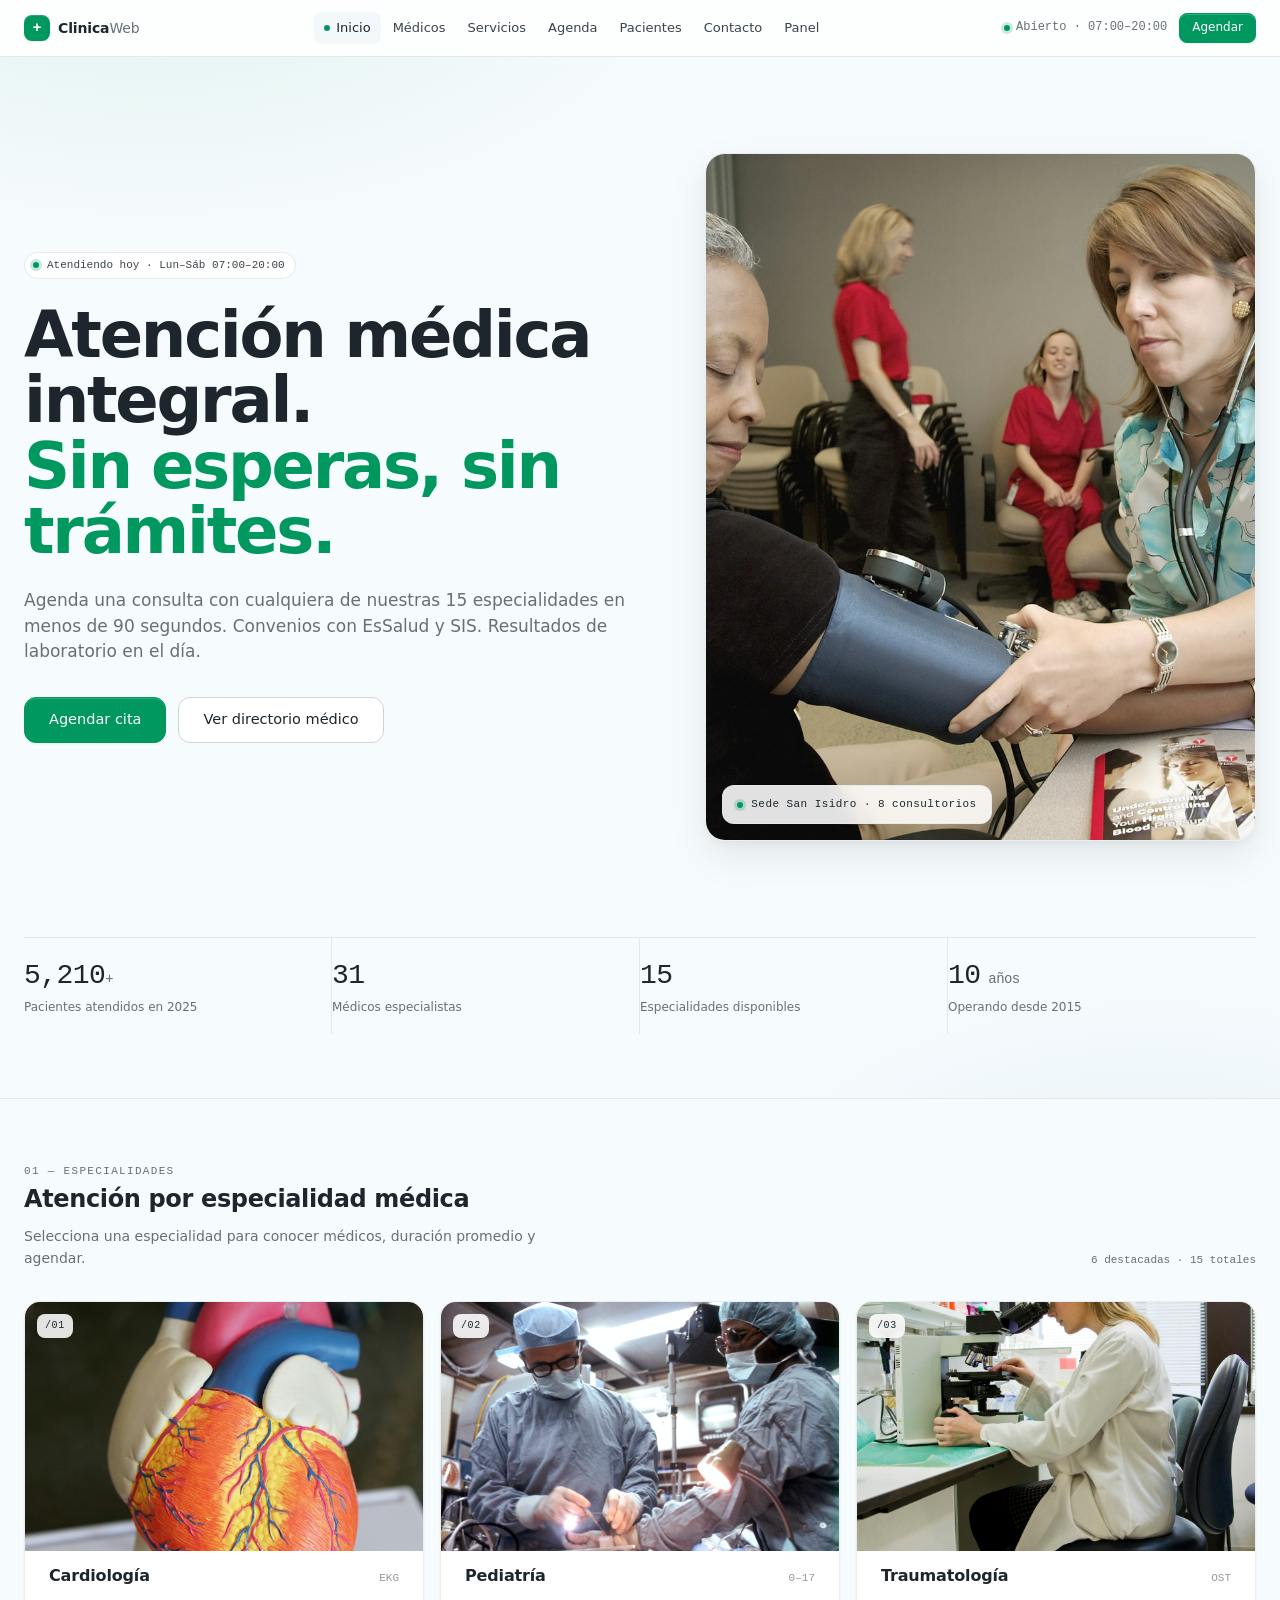
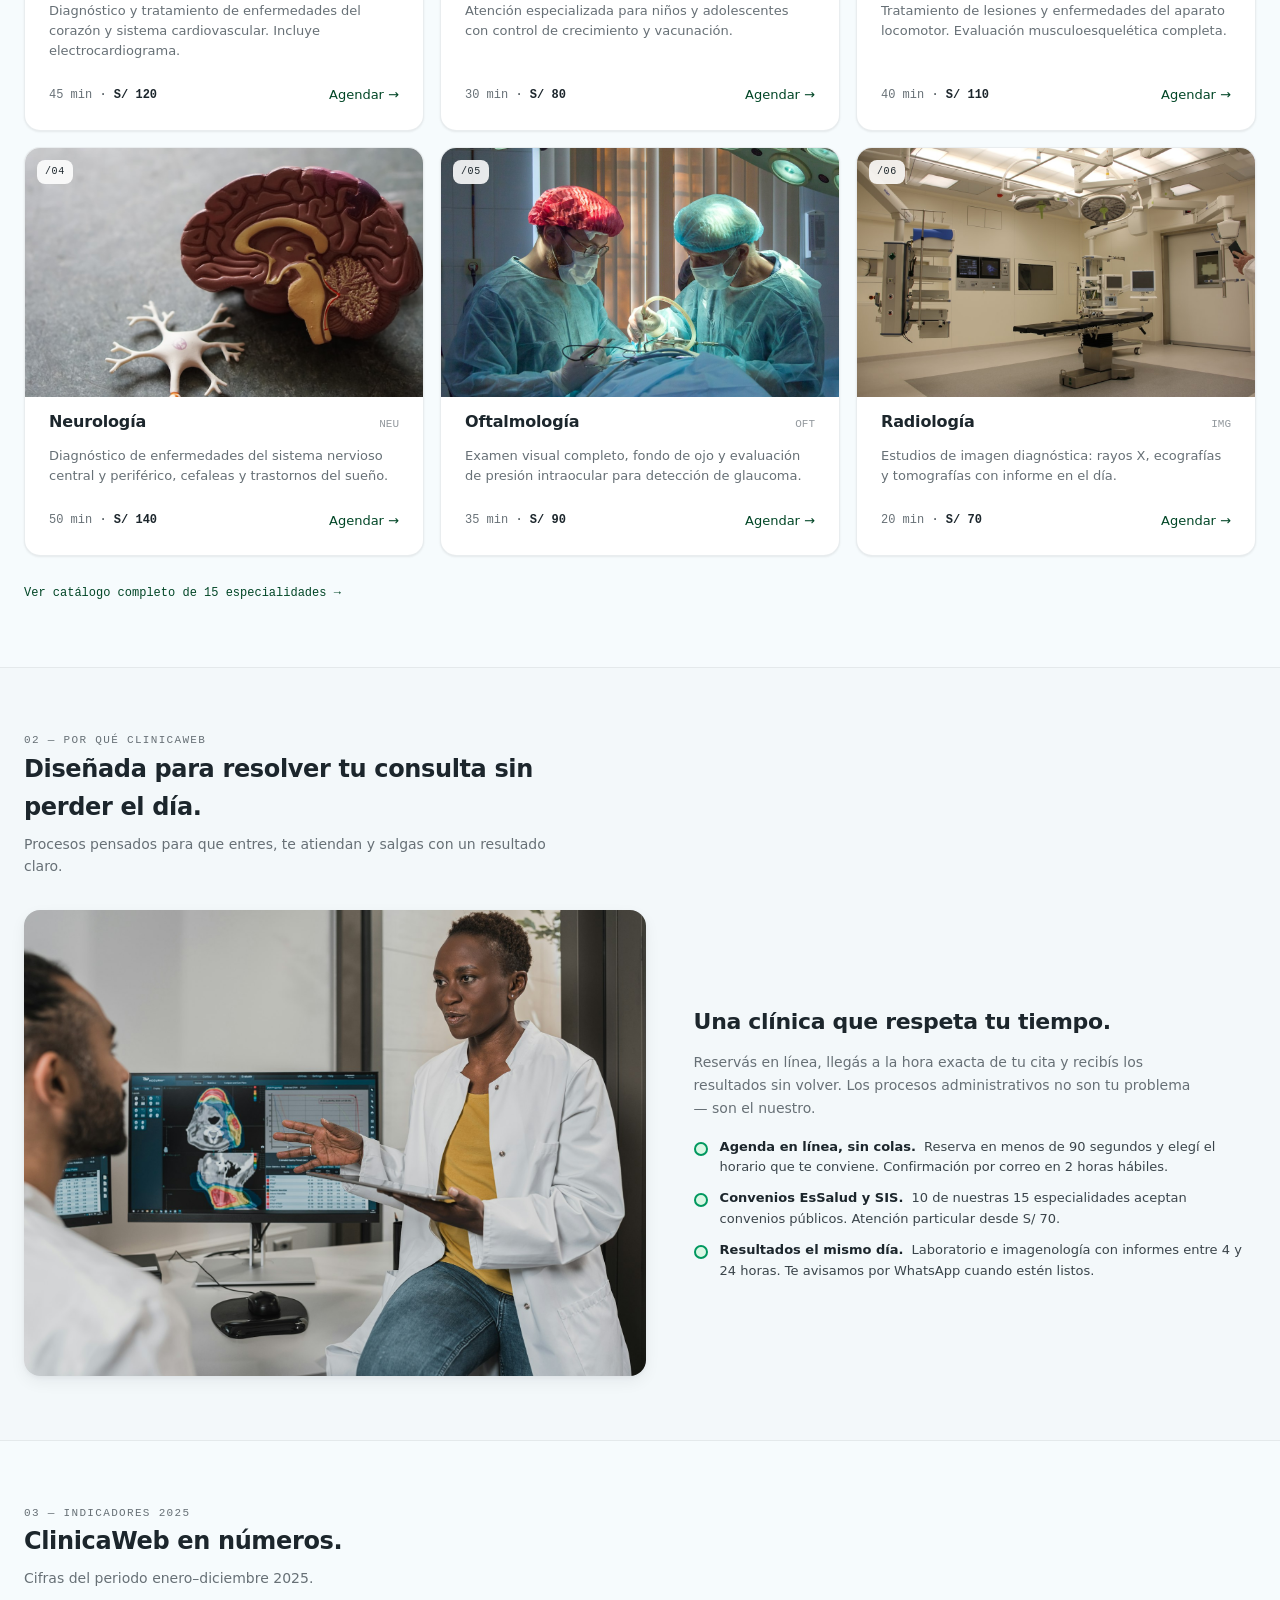
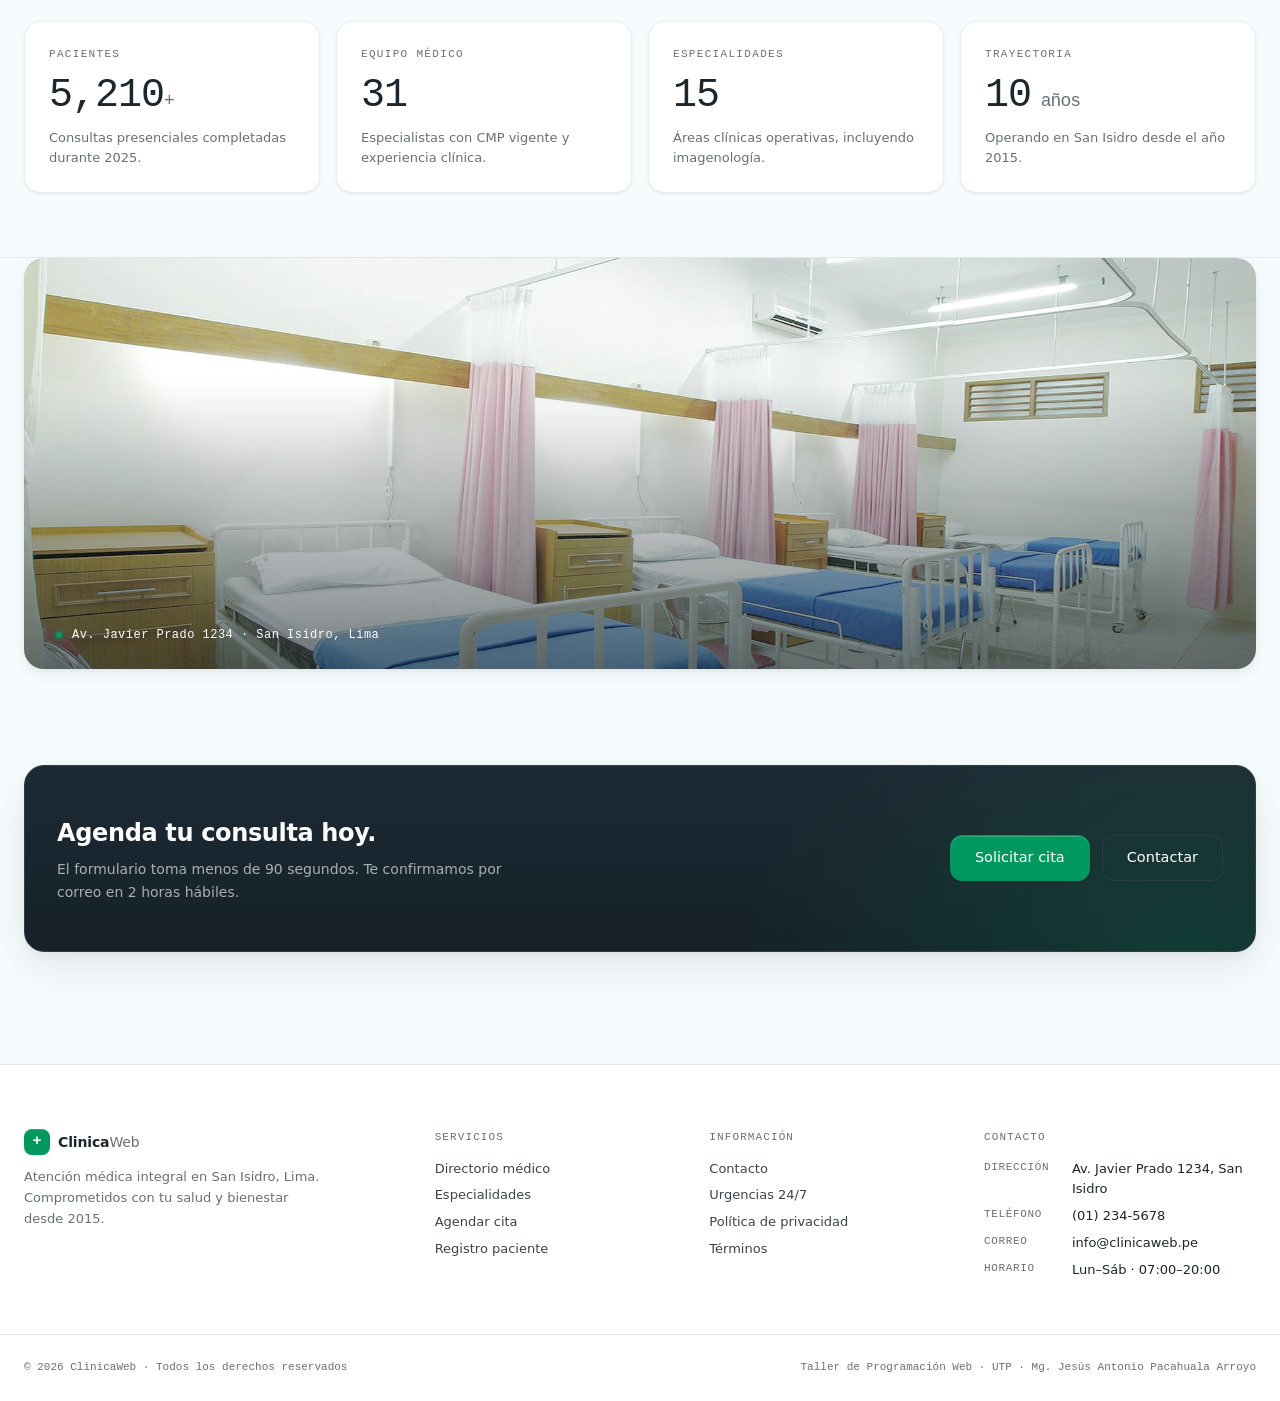
==== commit d569941d: "feat: add live indicators dashboard - dashboard/index.html: new analytics panel page - dashboard.js:" ====
--- a/index.html
+++ b/index.html
@@ -23,6 +23,7 @@
           <li><a href="agenda/nueva-cita.html">Agenda</a></li>
           <li><a href="pacientes/registro.html">Pacientes</a></li>
           <li><a href="contacto/index.html">Contacto</a></li>
+          <li><a href="dashboard/index.html">Panel</a></li>
         </ul>
       </nav>
       <div class="site-header__right">
@@ -337,5 +338,6 @@
     </div>
   </footer>
 
+  <script defer src="js/ui.js"></script>
 </body>
 </html>
--- a/css/tokens.css
+++ b/css/tokens.css
@@ -1272,4 +1272,510 @@
 @media print {
   .site-header, .site-footer, .cta-strip, .breadcrumb, .form-actions { display: none; }
   body { background: white; color: black; }
-}
+  .nav-toggle, .modal-root, .filter-bar { display: none !important; }
+}
+
+/* ============================================================
+   ANIMATIONS — @keyframes (rubric item 4: animaciones + transiciones)
+   ============================================================ */
+@keyframes cw-pulse {
+  0%   { box-shadow: 0 0 0 0   color-mix(in oklch, var(--accent) 45%, transparent); }
+  70%  { box-shadow: 0 0 0 6px color-mix(in oklch, var(--accent) 0%,  transparent); }
+  100% { box-shadow: 0 0 0 0   color-mix(in oklch, var(--accent) 0%,  transparent); }
+}
+@keyframes cw-fade-in {
+  from { opacity: 0; }
+  to   { opacity: 1; }
+}
+@keyframes cw-modal-in {
+  from { opacity: 0; transform: translateY(16px) scale(0.97); }
+  to   { opacity: 1; transform: translateY(0)    scale(1); }
+}
+@keyframes cw-nav-slide {
+  from { opacity: 0; transform: translateY(-8px); }
+  to   { opacity: 1; transform: translateY(0); }
+}
+
+/* Living pulse on the status dots (was a static ring before). */
+.site-header__status .dot,
+.hero__status .dot,
+.hero__media-tag .dot {
+  animation: cw-pulse 2.4s ease-out infinite;
+}
+
+/* ============================================================
+   HAMBURGER MENU (rubric item 7: menú responsivo)
+   Injected by js/ui.js — hidden on desktop, shown on mobile.
+   ============================================================ */
+.nav-toggle {
+  display: none;
+  flex-direction: column;
+  justify-content: center;
+  gap: 4px;
+  width: 38px; height: 38px;
+  padding: 0 8px;
+  background: var(--surface);
+  border: 1px solid var(--border-strong);
+  border-radius: var(--r-2);
+  cursor: pointer;
+  transition: border-color .18s ease, background-color .18s ease;
+}
+.nav-toggle:hover { border-color: var(--fg-soft); }
+.nav-toggle__bar {
+  display: block;
+  height: 2px; width: 20px;
+  background: var(--fg);
+  border-radius: 2px;
+  transition: transform .25s ease, opacity .2s ease;
+}
+.site-header__inner.is-nav-open .nav-toggle__bar:nth-child(1) { transform: translateY(6px) rotate(45deg); }
+.site-header__inner.is-nav-open .nav-toggle__bar:nth-child(2) { opacity: 0; }
+.site-header__inner.is-nav-open .nav-toggle__bar:nth-child(3) { transform: translateY(-6px) rotate(-45deg); }
+
+/* ============================================================
+   MODAL — floating window (rubric item 7: ventanas flotantes)
+   ============================================================ */
+body.modal-open { overflow: hidden; }
+.modal-root {
+  position: fixed;
+  inset: 0;
+  z-index: 1000;
+  display: flex;
+  align-items: center;
+  justify-content: center;
+  padding: var(--s-5);
+}
+.modal-root[hidden] { display: none; }
+.modal-backdrop {
+  position: absolute;
+  inset: 0;
+  background: oklch(20% 0.02 235 / 0.45);
+  backdrop-filter: blur(2px);
+  animation: cw-fade-in .2s ease both;
+}
+.modal-dialog {
+  position: relative;
+  width: 100%;
+  max-width: 460px;
+  max-height: 86vh;
+  overflow-y: auto;
+  background: var(--surface);
+  border: 1px solid var(--border-strong);
+  border-radius: var(--r-4);
+  box-shadow: var(--shadow-3);
+  padding: var(--s-6);
+  opacity: 0;
+  transform: translateY(16px) scale(0.97);
+}
+.modal-root.is-open .modal-dialog {
+  animation: cw-modal-in .26s cubic-bezier(0.2, 0.8, 0.2, 1) forwards;
+}
+.modal-close {
+  position: absolute;
+  top: var(--s-3); right: var(--s-3);
+  width: 32px; height: 32px;
+  display: grid; place-items: center;
+  background: var(--surface-2);
+  border: 1px solid var(--border);
+  border-radius: var(--r-2);
+  font-size: 20px;
+  line-height: 1;
+  color: var(--muted);
+  cursor: pointer;
+  transition: background-color .15s ease, color .15s ease;
+}
+.modal-close:hover { background: var(--surface-3); color: var(--fg); }
+.modal-title {
+  font-size: 18px;
+  font-weight: 600;
+  letter-spacing: -0.01em;
+  color: var(--fg);
+  margin-bottom: var(--s-4);
+  padding-right: var(--s-6);
+}
+.modal-lead { font-size: 13.5px; color: var(--muted); margin-bottom: var(--s-4); line-height: 1.55; }
+.modal-detail {
+  display: grid;
+  grid-template-columns: auto 1fr;
+  gap: 8px var(--s-4);
+  font-size: 13px;
+  margin-bottom: var(--s-5);
+}
+.modal-detail dt {
+  font-family: var(--font-mono);
+  font-size: 11px;
+  text-transform: uppercase;
+  letter-spacing: 0.06em;
+  color: var(--muted);
+  align-self: center;
+}
+.modal-detail dd { color: var(--fg); }
+.modal-foot {
+  display: flex;
+  gap: var(--s-3);
+  flex-wrap: wrap;
+  padding-top: var(--s-4);
+  border-top: var(--hairline);
+}
+
+/* ============================================================
+   FILTER BAR (rubric item 8: manipulación del DOM)
+   ============================================================ */
+.filter-bar {
+  max-width: var(--container-wide);
+  margin: 0 auto var(--s-4);
+  padding: 0 var(--s-5);
+  display: flex;
+  align-items: center;
+  flex-wrap: wrap;
+  gap: var(--s-3);
+}
+.filter-bar__label {
+  font-family: var(--font-mono);
+  font-size: 11px;
+  text-transform: uppercase;
+  letter-spacing: 0.06em;
+  color: var(--muted);
+}
+.filter-bar__select {
+  padding: 8px 12px;
+  font-size: 13px;
+  color: var(--fg);
+  background: var(--surface);
+  border: 1px solid var(--border-strong);
+  border-radius: var(--r-2);
+  transition: border-color .18s ease, box-shadow .18s ease;
+}
+.filter-bar__select:focus {
+  outline: none;
+  border-color: var(--accent);
+  box-shadow: 0 0 0 3px color-mix(in oklch, var(--accent) 18%, transparent);
+}
+.filter-bar__count {
+  margin-left: auto;
+  font-family: var(--font-mono);
+  font-size: 12px;
+  color: var(--muted);
+}
+.filter-bar__empty { text-align: center; color: var(--muted); font-style: italic; }
+
+/* Make the table action a button look like the original link */
+.action-link--btn {
+  background: none;
+  border: none;
+  padding: 0;
+  cursor: pointer;
+  font-family: var(--font-mono);
+}
+
+/* ============================================================
+   COTIZADOR + COST BOX + BMI (rubric item 5: calculadoras)
+   ============================================================ */
+.cotizador__grid {
+  display: grid;
+  grid-template-columns: repeat(2, 1fr);
+  gap: var(--s-3);
+  margin-bottom: var(--s-5);
+}
+.cotizador__item {
+  display: flex;
+  align-items: center;
+  gap: 10px;
+  padding: 10px var(--s-4);
+  border: 1px solid var(--border);
+  border-radius: var(--r-2);
+  cursor: pointer;
+  transition: border-color .18s ease, background-color .18s ease;
+}
+.cotizador__item:hover { border-color: var(--fg-soft); }
+.cotizador__item:has(input:checked) {
+  border-color: var(--accent);
+  background: var(--accent-soft);
+}
+.cotizador__item input { accent-color: var(--accent); }
+.cotizador__name { font-size: 13px; color: var(--fg); }
+.cotizador__price {
+  margin-left: auto;
+  font-family: var(--font-mono);
+  font-size: 12px;
+  color: var(--muted);
+  font-variant-numeric: tabular-nums;
+}
+.cotizador__result {
+  display: flex;
+  justify-content: space-between;
+  gap: var(--s-5);
+  flex-wrap: wrap;
+  padding-top: var(--s-4);
+  border-top: var(--hairline);
+}
+.cotizador__result-label {
+  display: block;
+  font-family: var(--font-mono);
+  font-size: 11px;
+  text-transform: uppercase;
+  letter-spacing: 0.06em;
+  color: var(--muted);
+}
+.cotizador__qty, .cotizador__total {
+  font-family: var(--font-mono);
+  font-size: 22px;
+  color: var(--fg);
+  font-variant-numeric: tabular-nums;
+}
+.cotizador__total { color: var(--accent-ink); }
+
+.cost-box {
+  margin-top: var(--s-4);
+  padding: var(--s-4);
+  background: var(--surface-2);
+  border: var(--hairline);
+  border-radius: var(--r-3);
+}
+.cost-box__head {
+  font-family: var(--font-mono);
+  font-size: 11px;
+  text-transform: uppercase;
+  letter-spacing: 0.08em;
+  color: var(--muted);
+  margin-bottom: var(--s-3);
+}
+.cost-box__row {
+  display: flex;
+  justify-content: space-between;
+  gap: var(--s-4);
+  font-size: 13px;
+  padding: 5px 0;
+  color: var(--fg-soft);
+}
+.cost-box__row span:last-child {
+  font-family: var(--font-mono);
+  font-variant-numeric: tabular-nums;
+  color: var(--fg);
+}
+.cost-box__row--surcharge span:last-child { color: var(--warn-ink); }
+.cost-box__row--total {
+  margin-top: 4px;
+  padding-top: var(--s-3);
+  border-top: var(--hairline);
+  font-weight: 600;
+}
+.cost-box__row--total span { color: var(--fg); }
+.cost-box__row--total span:last-child { color: var(--accent-ink); font-size: 15px; }
+.cost-box__note { margin-top: var(--s-3); font-size: 11px; color: var(--muted); }
+
+.bmi {
+  margin-top: var(--s-4);
+  padding: var(--s-4);
+  border: 1px dashed var(--border-strong);
+  border-radius: var(--r-3);
+}
+.bmi__head {
+  font-size: 13px;
+  font-weight: 600;
+  color: var(--fg);
+  margin-bottom: var(--s-3);
+}
+.bmi__head span { color: var(--muted); font-weight: 400; font-size: 12px; }
+.bmi__result {
+  display: flex;
+  align-items: center;
+  gap: var(--s-3);
+  flex-wrap: wrap;
+}
+.bmi__value {
+  font-family: var(--font-mono);
+  font-size: 16px;
+  color: var(--fg);
+  font-variant-numeric: tabular-nums;
+}
+.bmi__class:empty { display: none; }
+
+/* ============================================================
+   FORM VALIDATION FEEDBACK (rubric item 5: procesamiento JS)
+   ============================================================ */
+.field--error input,
+.field--error select,
+.field--error textarea {
+  border-color: var(--danger) !important;
+  box-shadow: 0 0 0 3px color-mix(in oklch, var(--danger) 14%, transparent);
+}
+.field__error {
+  margin-top: 4px;
+  font-size: 11px;
+  font-family: var(--font-mono);
+  color: var(--danger-ink);
+  animation: cw-fade-in .18s ease both;
+}
+.consent--error {
+  border-color: var(--danger);
+  background: var(--danger-soft);
+}
+.char-counter { font-variant-numeric: tabular-nums; }
+.char-counter--low { color: var(--danger-ink); }
+
+/* ============================================================
+   RESPONSIVE — JS-enhanced mobile nav (only when JS is active)
+   ============================================================ */
+@media (max-width: 760px) {
+  html.js .site-header__inner {
+    flex-wrap: nowrap;
+    height: 56px;
+    position: relative;
+  }
+  html.js .nav-toggle { display: flex; order: 3; }
+  html.js .site-nav {
+    position: absolute;
+    top: 100%;
+    left: 0; right: 0;
+    background: var(--surface);
+    border-bottom: var(--hairline);
+    box-shadow: var(--shadow-2);
+    display: none;
+    padding: var(--s-3) var(--s-4);
+  }
+  html.js .site-header__inner.is-nav-open .site-nav {
+    display: block;
+    animation: cw-nav-slide .22s ease both;
+  }
+  html.js .site-nav ul { flex-direction: column; gap: 2px; align-items: stretch; }
+  html.js .site-nav a { padding: 10px 12px; font-size: 14px; }
+}
+
+/* ============================================================
+   DASHBOARD — panel de indicadores (rubric items 5, 6, 8)
+   ============================================================ */
+.dash-panel {
+  max-width: var(--container-wide);
+  margin: 0 auto;
+  padding: var(--s-5);
+  background: var(--surface);
+  border: var(--hairline);
+  border-radius: var(--r-4);
+  box-shadow: var(--shadow-1);
+}
+.dash-panel__title {
+  font-size: 14px;
+  font-weight: 600;
+  color: var(--fg);
+  margin-bottom: var(--s-4);
+}
+.dash-split {
+  max-width: var(--container-wide);
+  margin: 0 auto;
+  padding: 0 var(--s-5);
+  display: grid;
+  grid-template-columns: 1fr 1fr;
+  gap: var(--s-5);
+}
+.dash-split .dash-panel { max-width: none; padding: var(--s-5); margin: 0; }
+
+/* Bar chart */
+.bar-chart { display: grid; gap: var(--s-3); }
+.bar-row {
+  display: grid;
+  grid-template-columns: 150px 1fr 72px;
+  align-items: center;
+  gap: var(--s-4);
+}
+.bar-row__label { font-size: 13px; color: var(--fg-soft); }
+.bar-row__track {
+  height: 22px;
+  background: var(--surface-2);
+  border-radius: var(--r-2);
+  overflow: hidden;
+}
+.bar-row__fill {
+  height: 100%;
+  border-radius: var(--r-2);
+  background: linear-gradient(90deg,
+    color-mix(in oklch, var(--accent) 75%, var(--info)) 0%, var(--accent) 100%);
+  transition: width .6s cubic-bezier(0.2, 0.8, 0.2, 1);
+}
+.bar-row__value {
+  font-family: var(--font-mono);
+  font-size: 12px;
+  color: var(--fg);
+  text-align: right;
+  font-variant-numeric: tabular-nums;
+}
+
+/* Donut (conic-gradient with a hole) */
+.donut-wrap { display: flex; align-items: center; gap: var(--s-6); flex-wrap: wrap; }
+.donut {
+  position: relative;
+  width: 150px; height: 150px;
+  border-radius: 50%;
+  flex: none;
+  background: var(--surface-2);
+}
+.donut::after {
+  content: "";
+  position: absolute;
+  inset: 30%;
+  background: var(--surface);
+  border-radius: 50%;
+  box-shadow: inset 0 1px 3px oklch(20% 0.02 235 / 0.08);
+}
+.donut-legend { display: grid; gap: var(--s-3); flex: 1; min-width: 160px; }
+.donut-legend__item { display: flex; align-items: center; gap: var(--s-3); font-size: 13px; }
+.donut-legend__dot { width: 12px; height: 12px; border-radius: 3px; flex: none; }
+.donut-legend__label { color: var(--fg-soft); }
+.donut-legend__val {
+  margin-left: auto;
+  font-family: var(--font-mono);
+  font-size: 12px;
+  color: var(--fg);
+  font-variant-numeric: tabular-nums;
+}
+
+/* Rankings */
+.rank-cols { display: grid; grid-template-columns: 1fr 1fr; gap: var(--s-5); }
+.rank-cols .kicker { margin-bottom: var(--s-3); }
+.rank-list { display: grid; gap: var(--s-2); counter-reset: rank; }
+.rank-list__item {
+  display: flex;
+  align-items: center;
+  gap: var(--s-3);
+  padding: 8px 10px;
+  background: var(--surface-2);
+  border-radius: var(--r-2);
+  font-size: 13px;
+}
+.rank-list__item::before {
+  counter-increment: rank;
+  content: counter(rank);
+  font-family: var(--font-mono);
+  font-size: 11px;
+  color: var(--surface);
+  background: var(--accent);
+  width: 18px; height: 18px;
+  display: grid; place-items: center;
+  border-radius: 50%;
+  flex: none;
+}
+.rank-list__name { color: var(--fg-soft); }
+.rank-list__price {
+  margin-left: auto;
+  font-family: var(--font-mono);
+  color: var(--fg);
+  font-variant-numeric: tabular-nums;
+}
+
+@media (max-width: 760px) {
+  .dash-split { grid-template-columns: 1fr; }
+  .rank-cols { grid-template-columns: 1fr; }
+  .bar-row { grid-template-columns: 110px 1fr 64px; gap: var(--s-3); }
+  .bar-row__label { font-size: 12px; }
+}
+
+/* ============================================================
+   REDUCED MOTION — respect user preference
+   ============================================================ */
+@media (prefers-reduced-motion: reduce) {
+  *, *::before, *::after {
+    animation-duration: 0.01ms !important;
+    animation-iteration-count: 1 !important;
+    transition-duration: 0.01ms !important;
+  }
+}
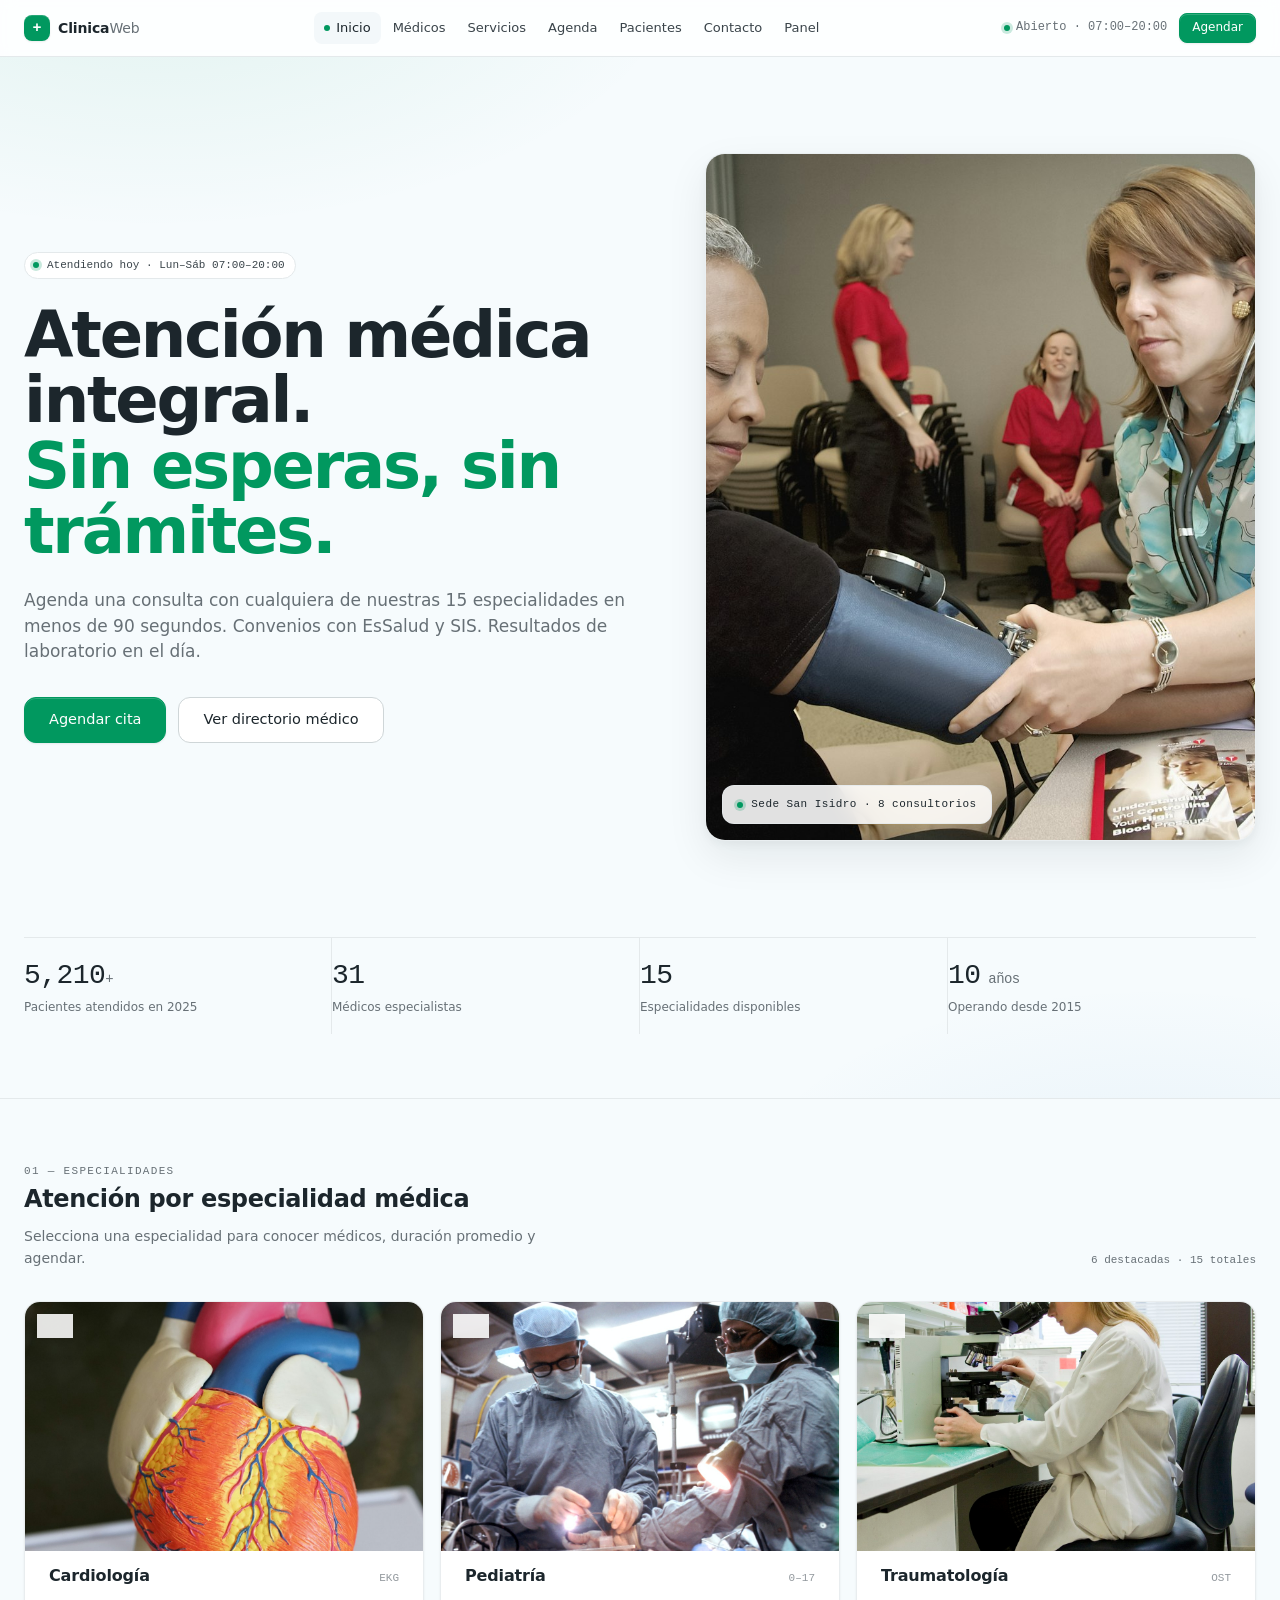
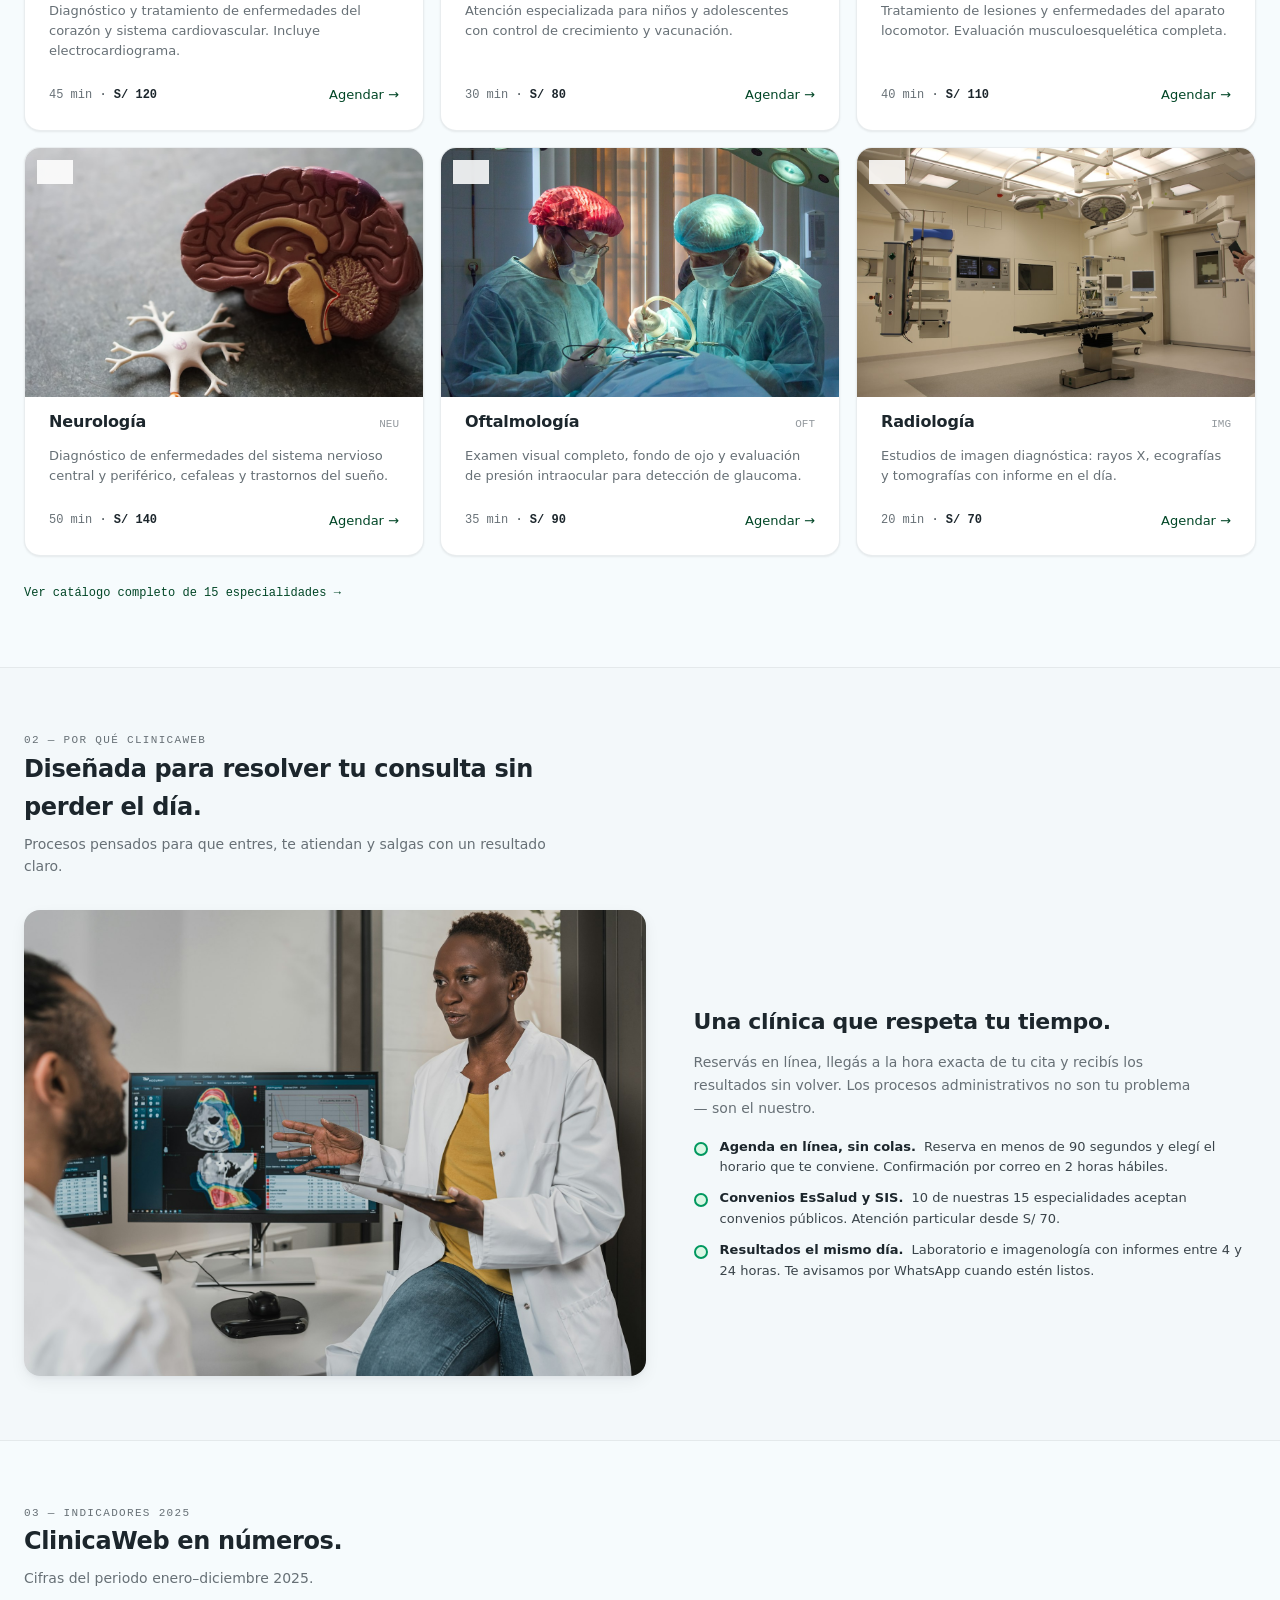
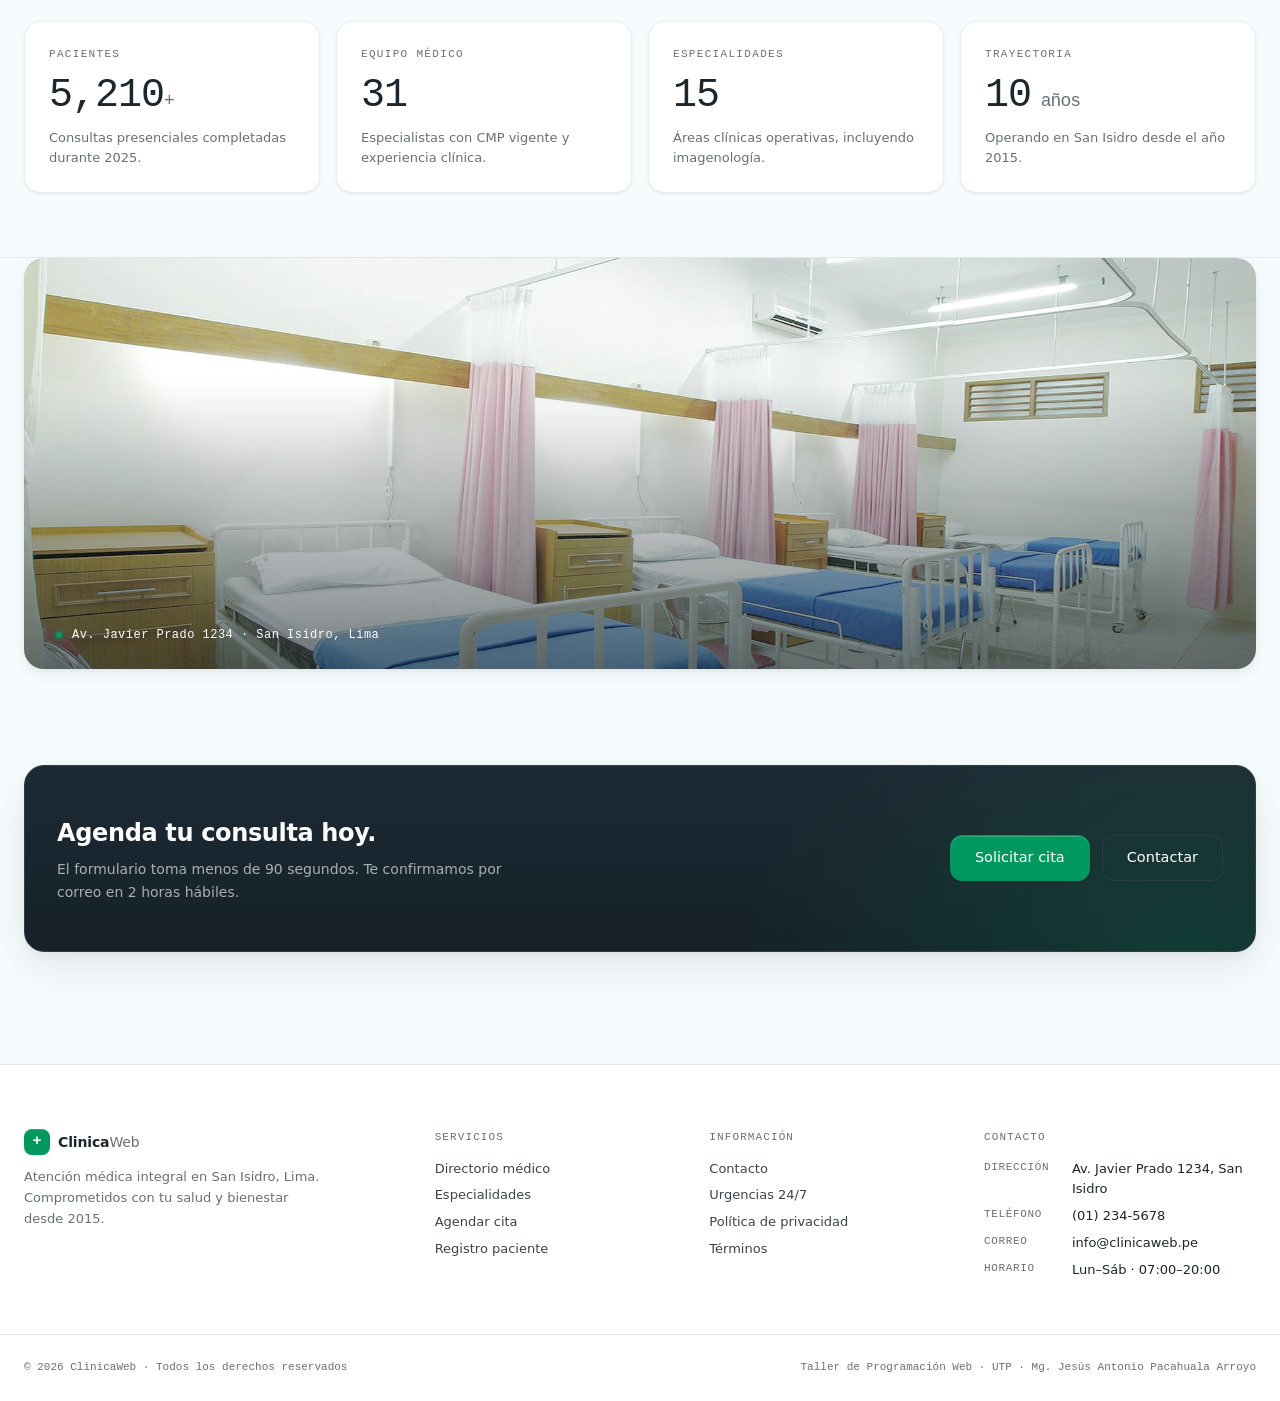
==== commit e2d8ea63: "fix: resolve W3C HTML validation errors - remove aria-label from non-role span in header (index) - c" ====
--- a/index.html
+++ b/index.html
@@ -27,7 +27,7 @@
         </ul>
       </nav>
       <div class="site-header__right">
-        <span class="site-header__status" aria-label="Estado de atención">
+        <span class="site-header__status">
           <span class="dot" aria-hidden="true"></span>
           Abierto · 07:00–20:00
         </span>
@@ -307,7 +307,7 @@
         <p>Atención médica integral en San Isidro, Lima. Comprometidos con tu salud y bienestar desde 2015.</p>
       </div>
       <div class="site-footer__col">
-        <h4>Servicios</h4>
+        <h3>Servicios</h3>
         <ul>
           <li><a href="medicos/index.html">Directorio médico</a></li>
           <li><a href="servicios/index.html">Especialidades</a></li>
@@ -316,7 +316,7 @@
         </ul>
       </div>
       <div class="site-footer__col">
-        <h4>Información</h4>
+        <h3>Información</h3>
         <ul>
           <li><a href="contacto/index.html">Contacto</a></li>
           <li><a href="contacto/index.html">Urgencias 24/7</a></li>
@@ -325,7 +325,7 @@
         </ul>
       </div>
       <div class="site-footer__col site-footer__contact">
-        <h4>Contacto</h4>
+        <h3>Contacto</h3>
         <div class="row"><span class="lab">Dirección</span><span class="val">Av. Javier Prado 1234, San Isidro</span></div>
         <div class="row"><span class="lab">Teléfono</span><span class="val">(01) 234-5678</span></div>
         <div class="row"><span class="lab">Correo</span><span class="val">info@clinicaweb.pe</span></div>
--- a/css/tokens.css
+++ b/css/tokens.css
@@ -1102,7 +1102,7 @@
 }
 .site-footer__brand .brand { margin-bottom: var(--s-3); }
 .site-footer__brand p { color: var(--muted); max-width: 36ch; }
-.site-footer__col h4 {
+.site-footer__col h3 {
   font-family: var(--font-mono);
   font-size: 11px;
   text-transform: uppercase;
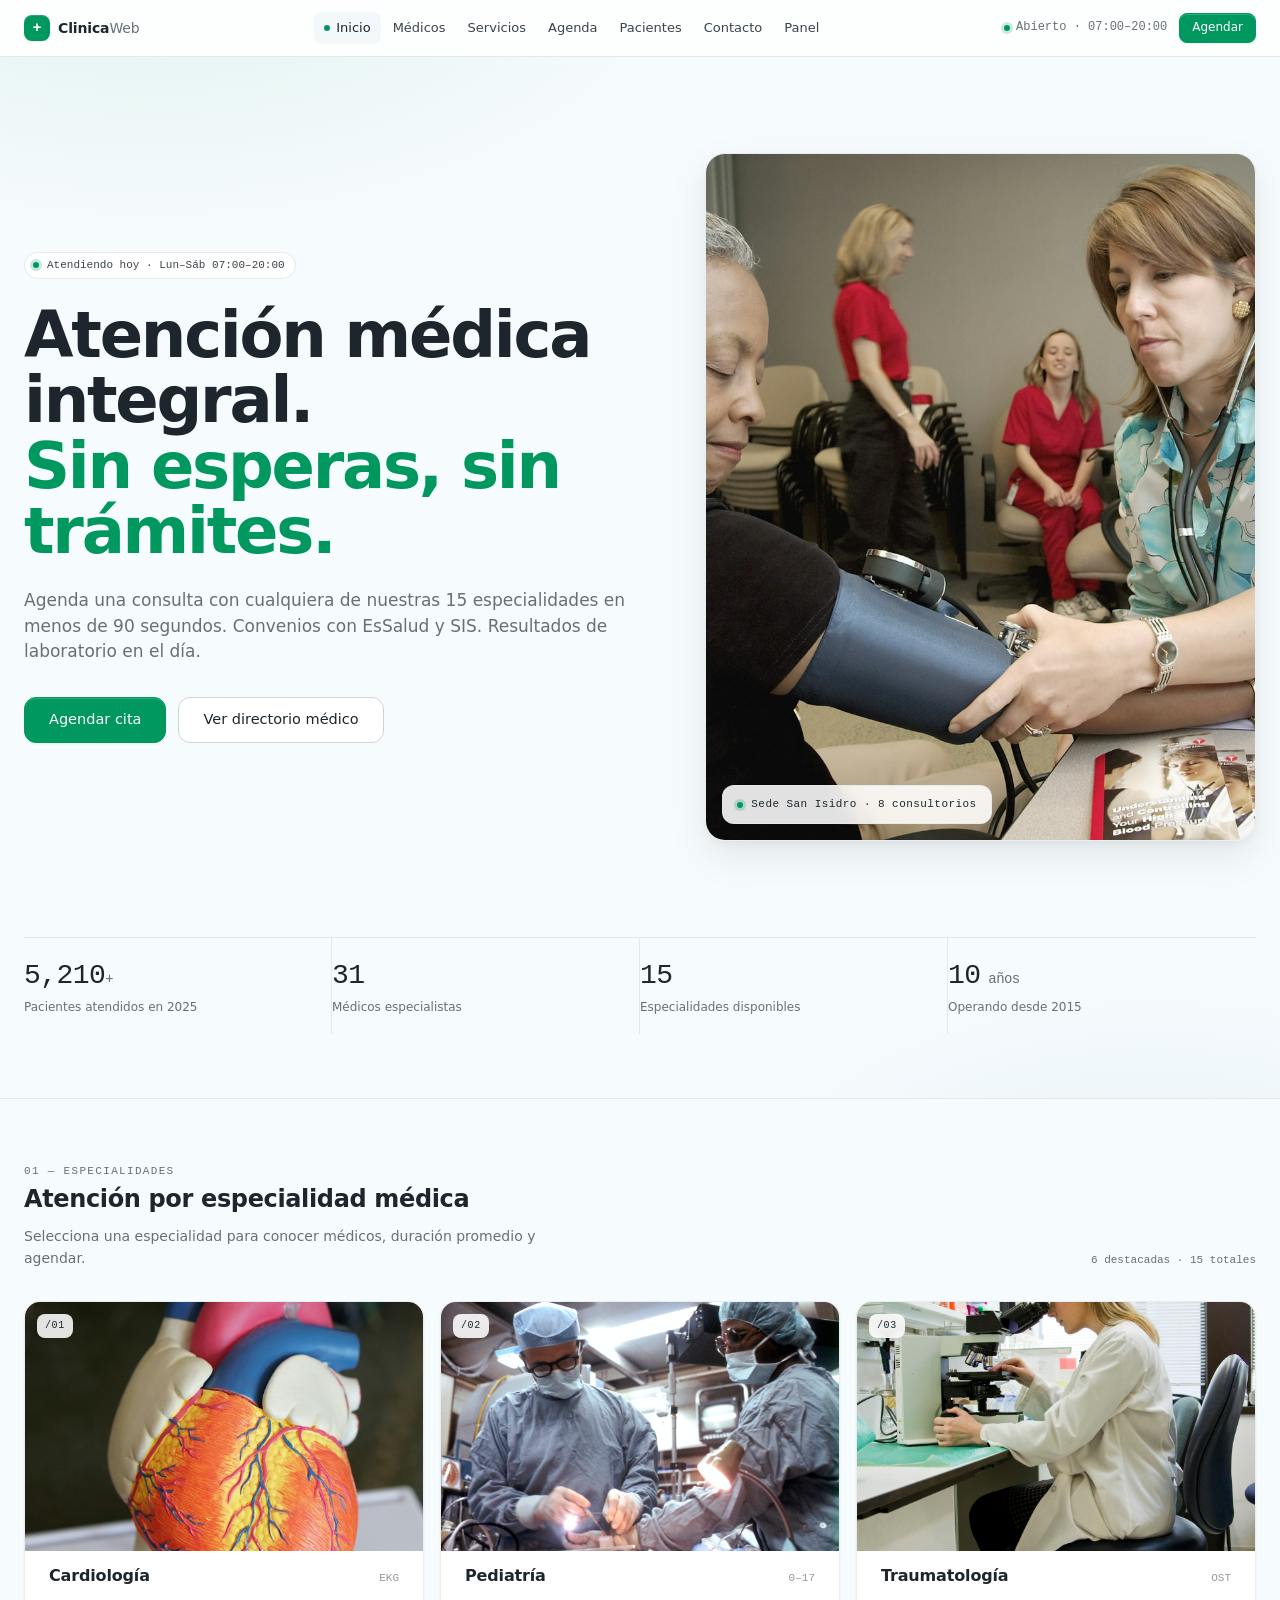
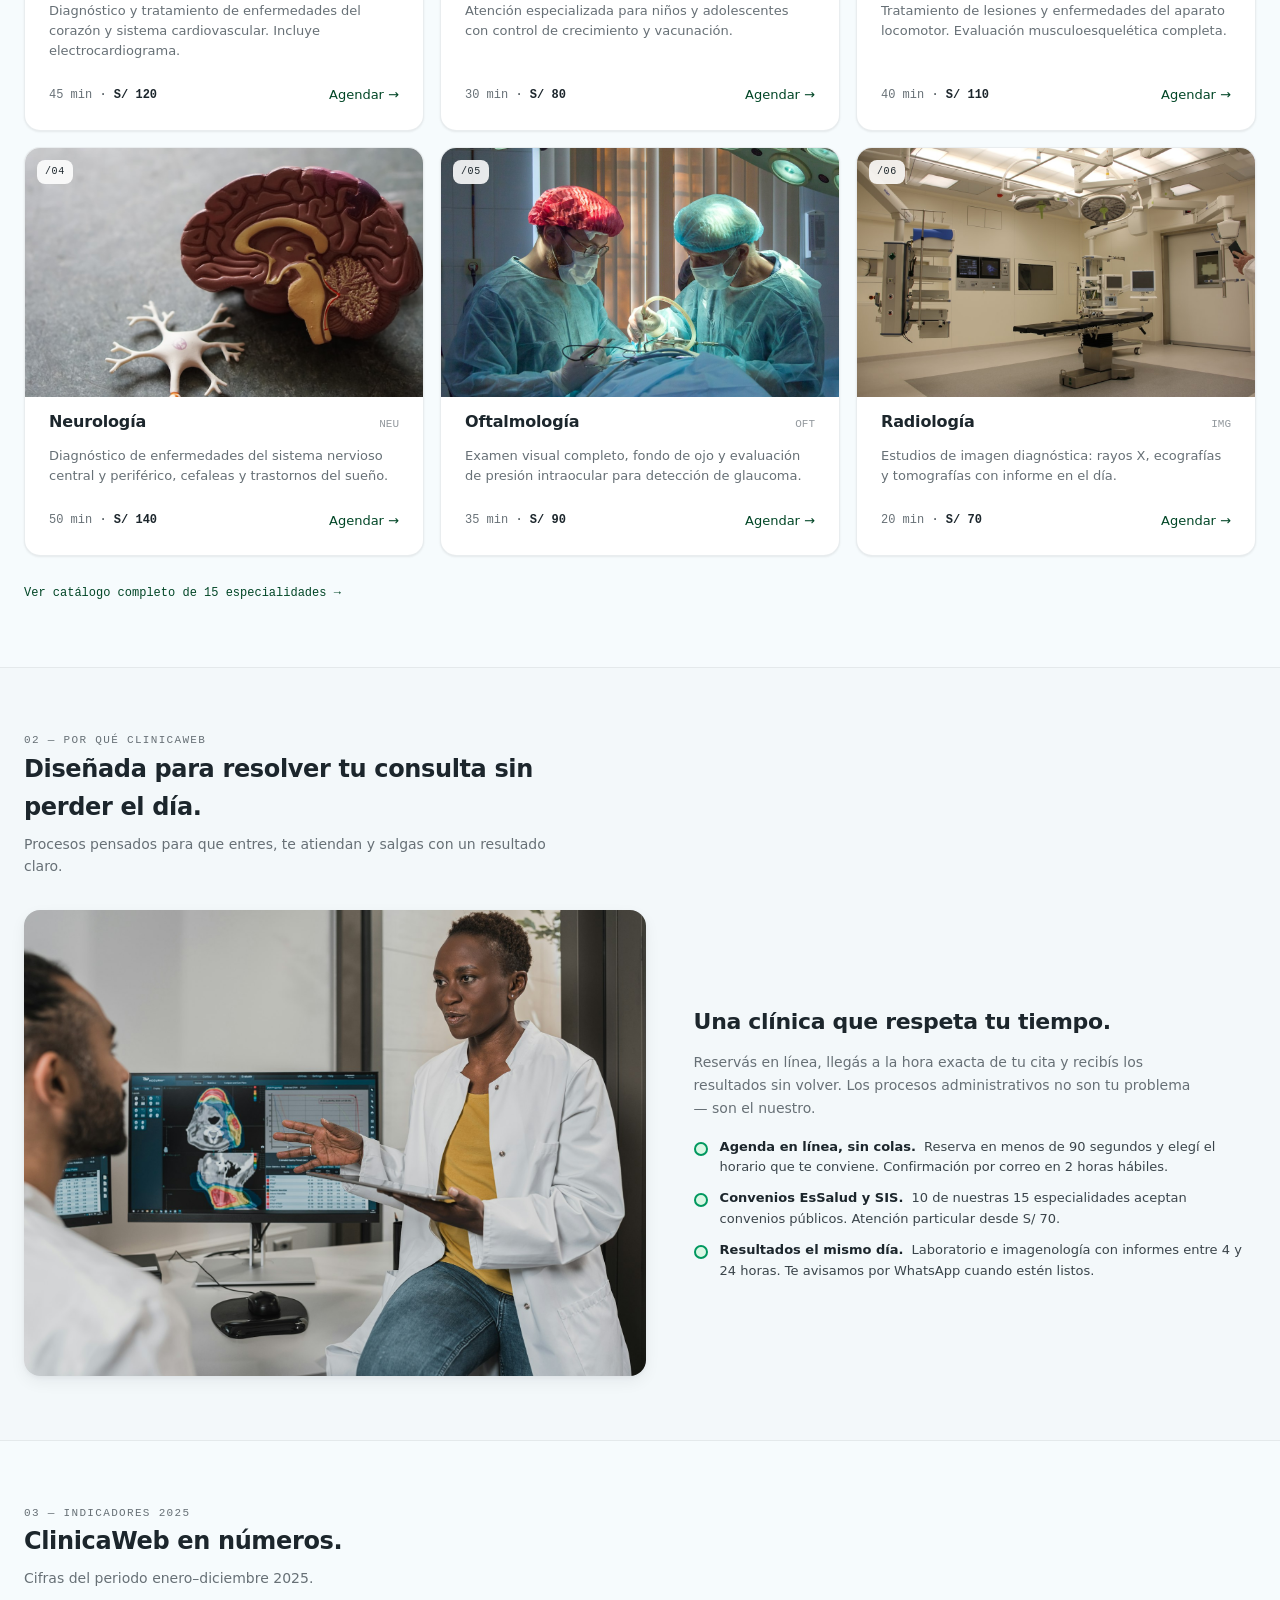
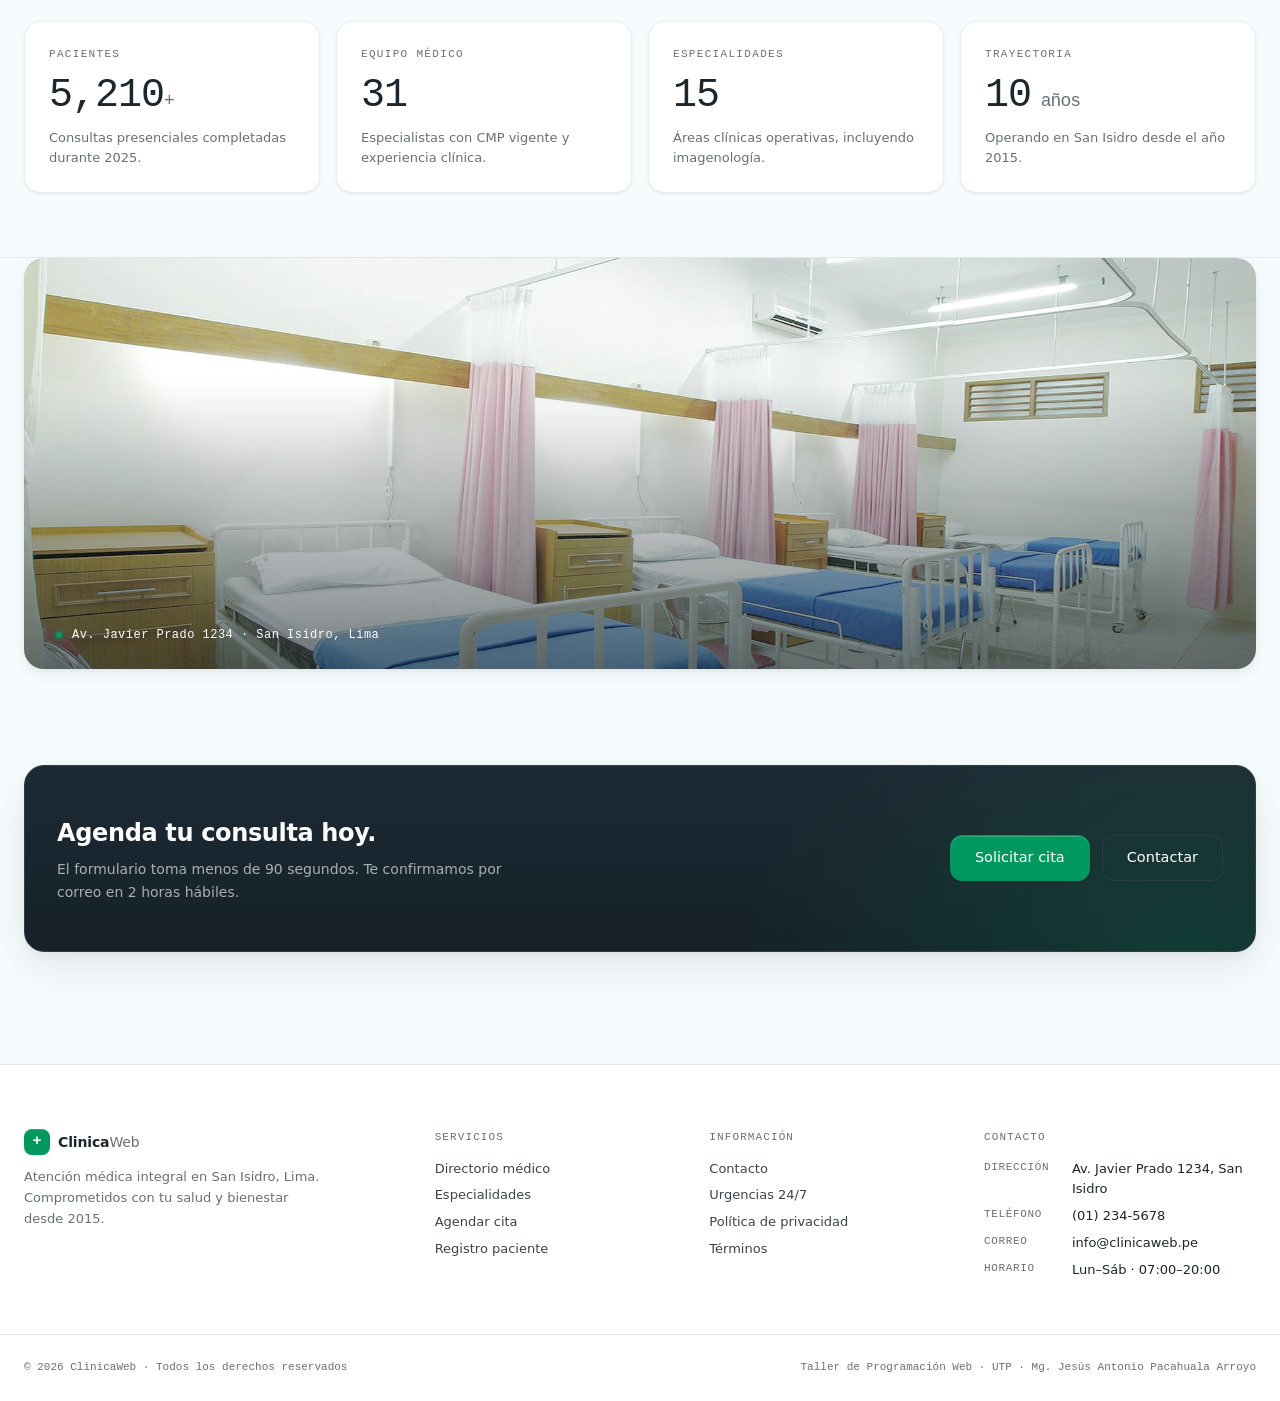
==== commit c88fd648: "fix: convert headingless tile articles to div (W3C clean validation)" ====
--- a/index.html
+++ b/index.html
@@ -245,26 +245,26 @@
       </div>
 
       <div class="grid grid--4 grid--bordered">
-        <article class="tile tile--stat">
+        <div class="tile tile--stat">
           <div class="kicker">Pacientes</div>
           <div class="tile__num--big">5,210<span style="color:var(--muted);font-size:18px;">+</span></div>
           <p>Consultas presenciales completadas durante 2025.</p>
-        </article>
-        <article class="tile tile--stat">
+        </div>
+        <div class="tile tile--stat">
           <div class="kicker">Equipo médico</div>
           <div class="tile__num--big">31</div>
           <p>Especialistas con CMP vigente y experiencia clínica.</p>
-        </article>
-        <article class="tile tile--stat">
+        </div>
+        <div class="tile tile--stat">
           <div class="kicker">Especialidades</div>
           <div class="tile__num--big">15</div>
           <p>Áreas clínicas operativas, incluyendo imagenología.</p>
-        </article>
-        <article class="tile tile--stat">
+        </div>
+        <div class="tile tile--stat">
           <div class="kicker">Trayectoria</div>
           <div class="tile__num--big">10<span style="color:var(--muted);font-size:18px;"> años</span></div>
           <p>Operando en San Isidro desde el año 2015.</p>
-        </article>
+        </div>
       </div>
     </section>
 
